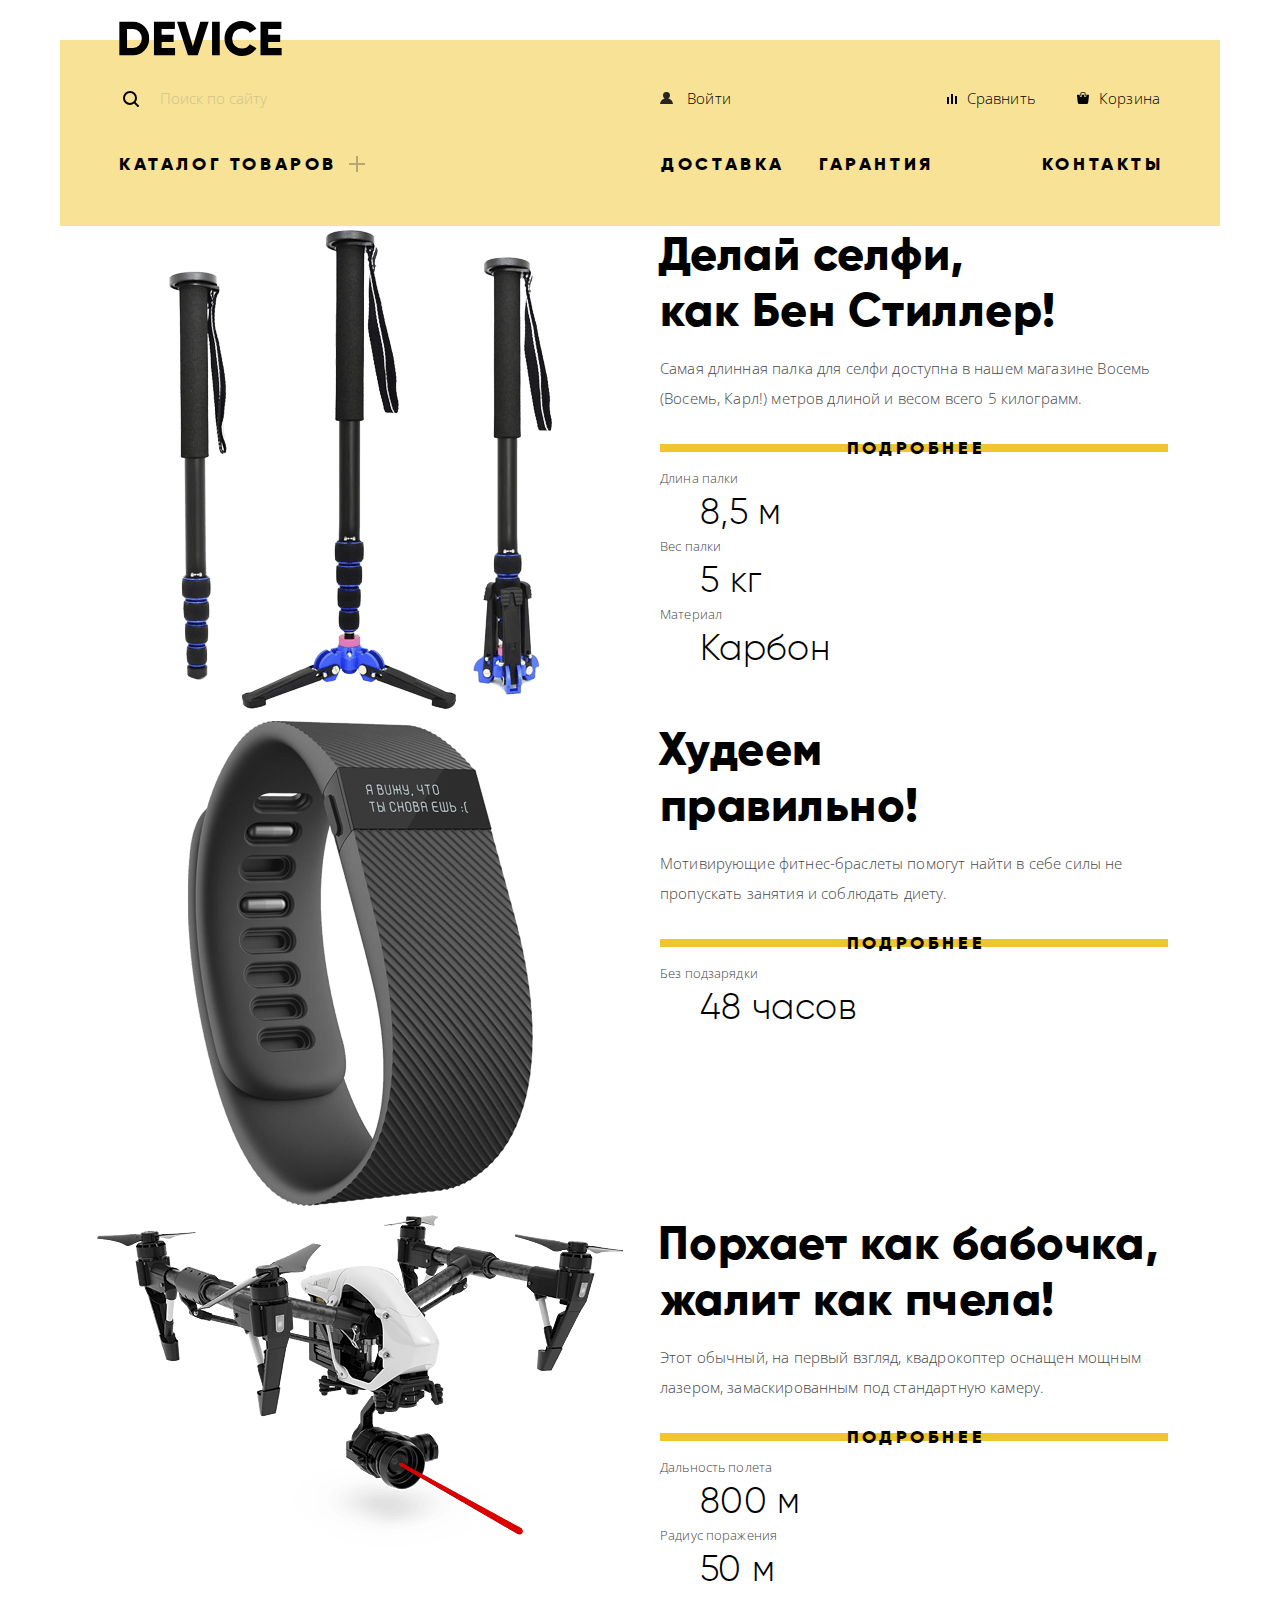
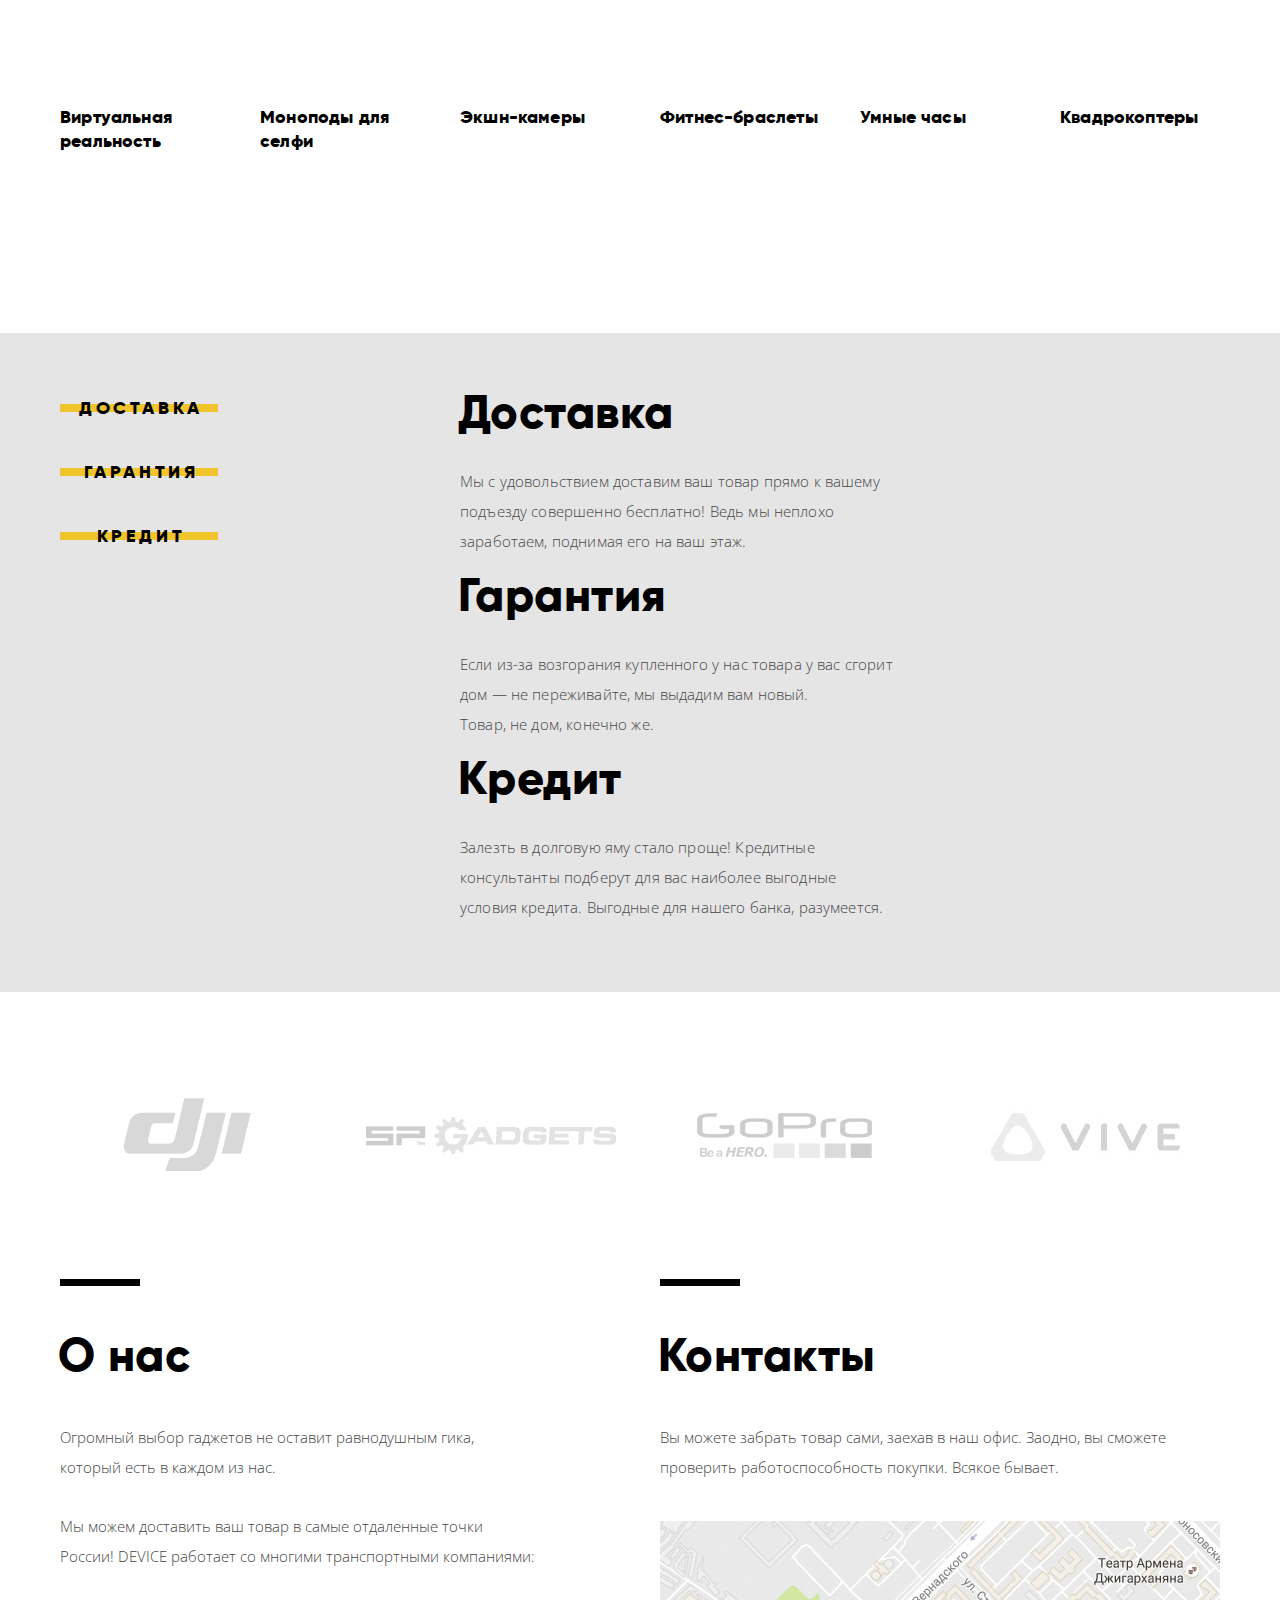
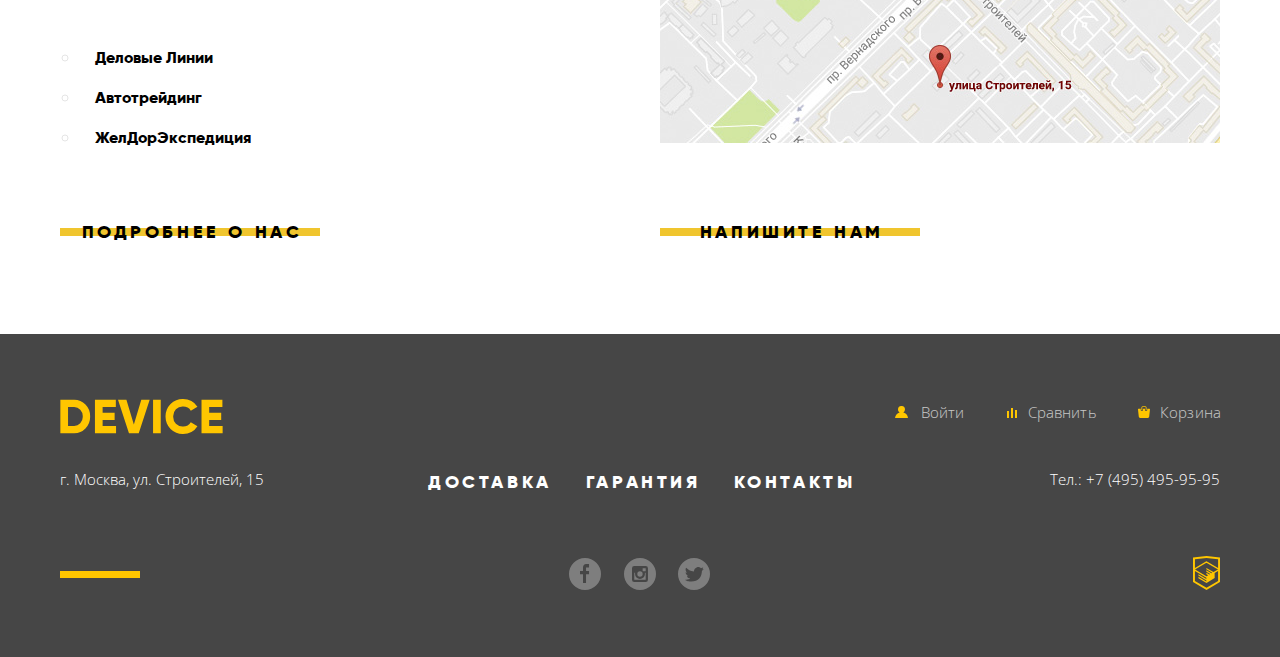
==== index.html @ 6b0ae390 "исправил" ====
<!DOCTYPE html>
<html lang="ru">
  <head>
    <meta charset="utf-8">
    <title>Девайс</title>
    <link href="https://fonts.googleapis.com/css?family=Open+Sans:300,400&display=swap&subset=cyrillic" rel="stylesheet">
    <link href="css/normalize.css" rel="stylesheet">
    <link href="css/style.css" rel="stylesheet">
  </head>
  <body>
    <header>
      <nav class="main-navigation container">
        <a class="logo-device">
          <img src="img/logo-device.svg" alt="Логотип Девайс" width="163" height="35">
        </a>
        <div class="main-navigation-wrapper">
          <form class="search" action="https://echo.htmlacademy.ru" method="GET">
            <div class="search-wrapper">
              <input class="search-text" type="search" name="search" placeholder="Поиск по сайту">
              <button class="search-button" type="submit">Найти</button>
            </div>
          </form>
          <ul class="user-navigation bullet-remove">
            <li>
              <a class="nav-elem user-navigation-elem user-link" href="#nowhere">Войти</a>
            </li>
          </ul>
          <ul class="user-tools bullet-remove">
            <li>
              <a class="nav-elem user-navigation-elem compare-link" href="#nowhere">Сравнить</a>
            </li>
            <li>
              <a class="nav-elem user-navigation-elem cart-link" href="#nowhere">Корзина</a>
            </li>
          </ul>
        </div>
        <ul class="site-navigation bullet-remove">
          <li class="catalog-wrapper"><a class="nav-elem site-nav catalog-nav" href="catalog.html">Каталог товаров</a>
            <div class="nav-popup">
              <ul class="nav-popup-column bullet-remove">
                <li><a class="nav-elem" href="#nowhere">Виртуальная реальность</a></li>
                <li><a class="nav-elem" href="#nowhere">Моноподы для селфи</a></li>
                <li><a class="nav-elem" href="#nowhere">Экшн-камеры</a></li>
              </ul>
              <ul class="nav-popup-column bullet-remove">
                <li><a class="nav-elem" href="#nowhere">Фитнес-браслеты</a></li>
                <li><a class="nav-elem" href="#nowhere">Умные часы</a></li>
              </ul>
              <ul class="nav-popup-column bullet-remove">
                <li><a class="nav-elem" href="#nowhere">Квадрокоптеры</a></li>
              </ul>
            </div>
          </li>
          <li class="delivery-wrapper"><a class="nav-elem site-nav" href="#nowhere">Доставка</a></li>
          <li class="guarantee-wrapper"><a class="nav-elem site-nav" href="#nowhere">Гарантия</a></li>
          <li class="contacts-wrapper"><a class="nav-elem site-nav" href="#nowhere">Контакты</a></li>
        </ul>
      </nav>
    </header>

    <main>
      <h1 class="visually-hidden">Магазин Девайс</h1>

      <section class="container">
        <h2 class="visually-hidden">Промо-предложения</h2>
        <ul class="slides bullet-remove">
          <li>
            <h3 class="visually-hidden">Самая длинная палка</h3>
            <p class="slide-img">
              <a href="#nowhere">
                <img src="img/suggestion-1.png" alt="Предложение 1" width="384" height="486">
              </a>
            </p>
            <div class="slide-wrapper">
              <b class="heading-text">
                Делай селфи,<br>
                как Бен Стиллер!
              </b>
              <p class="text">
                Самая длинная палка для селфи доступна в нашем магазине
                Восемь (Восемь, Карл!) метров длиной и весом всего 5 килограмм.
              </p>
              <a class="button" href="#nowhere">Подробнее</a>
              <h4 class="visually-hidden">Список характеристик:</h4>
              <dl class="product-features">
                <dt>Длина палки</dt>
                <dd>8,5 м</dd>

                <dt>Вес палки</dt>
                <dd>5 кг</dd>

                <dt>Материал</dt>
                <dd>Карбон</dd>
              </dl>
            </div>
          </li>

          <li>
            <h3 class="visually-hidden">Мотивирующие фитнес-браслеты</h3>
            <p class="slide-img">
              <a href="#nowhere">
                <img src="img/suggestion-2.png" alt="Предложение 2" width="345" height="485">
              </a>
            </p>
            <div class="slide-wrapper">
              <b class="heading-text">
                Худеем<br>
                правильно!
              </b>
              <p class="text">
                Мотивирующие фитнес-браслеты помогут найти в себе силы
                не пропускать занятия и соблюдать диету.
              </p>
              <a class="button" href="#nowhere">Подробнее</a>
              <h4 class="visually-hidden">Список характеристик:</h4>
              <dl class="product-features">
                <dt>Без подзарядки</dt>
                <dd>48 часов</dd>
              </dl>
            </div>
          </li>

          <li>
            <h3 class="visually-hidden">Мощный квадрокоптер</h3>
            <p class="slide-img">
              <a href="#nowhere">
                <img src="img/suggestion-3.png" alt="Предложение 3" width="526" height="334">
              </a>
            </p>
            <div class="slide-wrapper">
              <b class="heading-text">
                Порхает как бабочка, жалит как пчела!
              </b>

              <p class="text">
                Этот обычный, на первый взгляд, квадрокоптер оснащен
                мощным лазером, замаскированным под стандартную камеру.
              </p>
              <a class="button" href="#nowhere">Подробнее</a>
              <h4 class="visually-hidden">Список характеристик:</h4>
              <dl class="product-features">
                <dt>Дальность полета</dt>
                <dd>800 м</dd>
                <dt>Радиус поражения</dt>
                <dd>50 м</dd>
              </dl>
            </div>
          </li>
        </ul>
      </section>

      <section class="sections container">
        <h2 class="visually-hidden">Список разделов</h2>
        <ul class="section-list text-font bullet-remove">
          <li class="section-item item-1"><a href="#nowhere">Виртуальная реальность</a></li>
          <li class="section-item item-2"><a href="#nowhere">Моноподы для селфи</a></li>
          <li class="section-item item-3"><a href="#nowhere">Экшн-камеры</a></li>
          <li class="section-item item-4"><a href="#nowhere">Фитнес-браслеты</a></li>
          <li class="section-item item-5"><a href="#nowhere">Умные часы</a></li>
          <li class="section-item item-6"><a href="#nowhere">Квадрокоптеры</a></li>
        </ul>
      </section>

      <section class="services">
        <h2 class="visually-hidden">Список сервисов</h2>
        <div class="services-wrapper container">
          <ul class="service-slides bullet-remove">
            <li><a class="button" href="#nowhere">Доставка</a></li>
            <li><a class="button" href="#nowhere">Гарантия</a></li>
            <li><a class="button" href="#nowhere">Кредит</a></li>
          </ul>
          <ul class="service-list bullet-remove">
            <li>
              <h3 class="heading-text">Доставка</h3>
              <p class="text">
                Мы с удовольствием доставим ваш товар прямо к вашему
                подъезду совершенно бесплатно! Ведь мы неплохо
                заработаем, поднимая его на ваш этаж.
              </p>
            </li>
            <li>
              <h3 class="heading-text">Гарантия</h3>
              <p class="text">
                Если из-за возгорания купленного у нас товара у вас сгорит
                дом — не переживайте, мы выдадим вам новый.<br>
                Товар, не дом, конечно же.
              </p>
            </li>
            <li>
              <h3 class="heading-text">Кредит</h3>
              <p class="text">
                Залезть в долговую яму стало проще! Кредитные
                консультанты подберут для вас наиболее выгодные
                условия кредита. Выгодные для нашего банка, разумеется.
              </p>
            </li>
          </ul>
        </div>
      </section>

      <section class="container">
        <h2 class="visually-hidden">Список партнеров</h2>
        <ul class="partners bullet-remove">
          <li><a class="partner partner-1" href="#nowhere"><img src="img/partner-1-colored.png" alt="Dji" width="260" height="100"></a></li>
          <li><a class="partner partner-2" href="#nowhere"><img src="img/partner-2-colored.png" alt="Spgadgets" width="260" height="100"></a></li>
          <li><a class="partner partner-3" href="#nowhere"><img src="img/partner-3-colored.png" alt="Gopro" width="260" height="100"></a></li>
          <li><a class="partner partner-4" href="#nowhere"><img src="img/partner-4-colored.png" alt="Vive" width="260" height="100"></a></li>
        </ul>
      </section>
      <div class="index-columns container">
        <section class="about-us-column">
          <h2 class="heading-text">О нас</h2>
          <p class="text">
            Огромный выбор гаджетов не оставит равнодушным гика,
            который есть в каждом из нас.
          </p>
          <p class="text">
            Мы можем доставить ваш товар в самые отдаленные точки
            России! DEVICE работает со многими транспортными компаниями:
          </p>
          <ul class="delivery-list text-font">
            <li><p>Деловые Линии</p></li>
            <li><p>Автотрейдинг</p></li>
            <li><p>ЖелДорЭкспедиция</p></li>
          </ul>
          <a class="button" href="#nowhere">Подробнее о нас</a>
        </section>

        <section class="contacts-column">
          <h2 class="heading-text">Контакты</h2>
          <p class="text">
            Вы можете забрать товар сами, заехав в наш офис. Заодно, вы сможете
            проверить работоспособность покупки. Всякое бывает.
          </p>
          <p>
            <a class="contacts-map" href="#nowhere">
              <img src="img/map.jpg" alt="Офис компании по адресу ул. Строителей, 15" width="560" height="222">
            </a>
          </p>
          <a class="button" href="#nowhere">Напишите нам</a>
          <div class="map-popup">
            <div>
              <img class="modal-shadow" src="img/map-big.jpg" alt="Офис компании по адресу ул. Строителей, 15" width="960" height="559">
            </div>
            <button class="close-button" type="button" name="close-map"><span class="visually-hidden">Закрыть</span></button>
          </div>
          <form class="write-us modal-shadow" action="https://echo.htmlacademy.ru" method="POST">
            <div class="write-us-input-wrapper">
              <label class="text-font write-us-label" for="name">Ваше имя:</label>
              <input class="text write-us-input" type="text" name="name" id="name" placeholder="Имя Фамилия">
            </div>
            <div class="write-us-input-wrapper">
              <label class="text-font write-us-label" for="email">Ваш e-mail:</label>
              <input class="text write-us-input" type="text" name="email" id="email" pattern="[a-z0-9._%+-]+@[a-z0-9.-]+\.[a-z]{2,}$" placeholder="email@example.com">
            </div>
            <div>
              <label class="text-font write-us-label" for="letter-text">Тект письма:</label>
              <textarea class="text write-us-textarea" name="letter-text" id="letter-text" cols="70" rows="10" placeholder="В свободной форме"></textarea>
            </div>
            <button class="button" type="submit">Отправить</button>
            <button class="close-button" type="button"><span class="visually-hidden">Закрыть</span></button>
          </form>
        </section>
      </div>
    </main>
    <footer class="footer">
      <div class="container">
        <div class="footer-navigations-wrapper user-navigation-row">
          <a class="footer-logo-device">
            <img src="img/logo-device-yellow.svg" alt="Логотип Девайс" width="163" height="35">
          </a>
          <ul class="footer-user-navigation bullet-remove">
            <li>
              <a class="footer-user-navigation-link footer-user-link" href="#nowhere">
                <svg class="footer-nav-elem" xmlns="http://www.w3.org/2000/svg" width="13" height="12" fill="#272525">
                  <path d="M.03 12h12.94A6.22 6.22 0 0 0 8.3 6.46a3.47 3.47 0 0 0 1.68-2.98 3.48 3.48 0 0 0-6.97 0c0 1.27.68 2.37 1.7 2.98C2.1 7.16.18 9.36.02 12z"/>
                </svg>
                <span class="footer-navigation">Войти</span>
              </a>
            </li>
            <li>
              <a class="footer-user-navigation-link footer-compare-link" href="#nowhere">
                <svg class="footer-nav-elem" xmlns="http://www.w3.org/2000/svg" width="10" height="10" viewbox="0 0 10 10" fill=""><path d="M8 2h1.984v8H8zM0 3h1.984v7H0zM4 0h2v10H4z"/></svg>
                <span class="footer-navigation">Сравнить</span>
              </a>
            </li>
            <li>
              <a class="footer-user-navigation-link footer-cart-link" href="#nowhere">
                <svg class="footer-nav-elem" xmlns="http://www.w3.org/2000/svg" width="12" height="12" viewbox="0 0 12 12" fill=""><path d="M11.864 3.017a.429.429 0 0 0-.327-.154H9.225V4.09c0 .563-.484 1.022-1.08 1.022-.594 0-1.078-.458-1.078-1.022V2.863H4.909V4.09c0 .563-.485 1.022-1.08 1.022-.595 0-1.078-.458-1.078-1.022V2.863H.438a.43.43 0 0 0-.327.154.472.472 0 0 0-.108.358l.776 7.134c.015.806.642 1.455 1.411 1.455h7.595c.77 0 1.396-.649 1.411-1.455l.776-7.134a.476.476 0 0 0-.108-.358z"/><path d="M3.829 4.499c.239 0 .433-.184.433-.409V1.84c0-.632.672-1.022 1.295-1.022h1.079c.655 0 1.078.401 1.078 1.022v2.25c0 .225.194.409.431.409.239 0 .433-.184.433-.409V1.84C8.577.773 7.761 0 6.636 0H5.557c-1.19 0-2.159.826-2.159 1.84v2.25c0 .225.194.409.431.409z"/></svg>
                <span class="footer-navigation">Корзина</span>
              </a>
            </li>
          </ul>
        </div>
        <div class="footer-navigations-wrapper site-navigation-row">
          <p class="addres">г. Москва, ул. Строителей, 15</p>
          <ul class="site-navigation bullet-remove">
            <li><a class="nav-elem site-nav footer-delivery" href="#nowhere">Доставка</a></li>
            <li><a class="nav-elem site-nav footer-guarantee" href="#nowhere">Гарантия</a></li>
            <li><a class="nav-elem site-nav footer-contacts" href="#nowhere">Контакты</a></li>
          </ul>
          <p class="tel"><a href="tel:+74954959595">Тел.: +7 (495) 495-95-95</a></p>
        </div>
        <div class="footer-navigations-wrapper yellow-line socials-row">
          <ul class="socials bullet-remove">
            <li><a class="link-opacity social social-fb" href="#nowhere"><span class="visually-hidden">Фейсбук</span></a></li>
            <li><a class="link-opacity social social-ins" href="#nowhere"><span class="visually-hidden">Инстаграм</span></a></li>
            <li><a class="link-opacity social social-tw" href="#nowhere"><span class="visually-hidden">Твиттер</span></a></li>
          </ul>
          <a class="logo-html nav-elem" href="https://htmlacademy.ru/intensive/htmlcss">
            <img src="img/logo-html.svg" alt="Логотип htmlacademy" width="27" height="35">
          </a>
        </div>
      </div>
    </footer>
  </body>
</html>
---- css/style.css ----
@font-face {
  font-style: normal;
  font-weight: 800;
  font-family: "Gilroy";

  src:
    local("Gilroy"),
    url("../fonts/gilroyextrabold.woff2") format("woff2"),
    url("../fonts/gilroyextrabold.woff") format("woff");
}

@font-face {
  font-style: normal;
  font-weight: 300;
  font-family: "Gilroy";

  src:
    local("Gilroy"),
    url("../fonts/gilroylight.woff2") format("woff2"),
    url("../fonts/gilroylight.woff") format("woff");
}

body {
  padding-top: 40px;

  font-weight: 300;
  font-size: 15px;
  line-height: 30px;
  font-family: "Open Sans", "Arial", sans-serif;
  color: #464646;
}

img {
  max-width: 100%;
  height: auto;
}

a {
  color: inherit;
  text-decoration: none;
}

.visually-hidden {
  position: absolute;
  clip: rect(0 0 0 0);
  clip-path: inset(100%);
}

.container {
  box-sizing: border-box;
  width: 1160px;
  margin: 0 auto;
}

.button {
  position: relative;
  z-index: 1;

  display: block;
  margin-left: 2px;
  padding: 8px;
  box-sizing: border-box;

  font-weight: 800;
  font-size: 18px;
  line-height: 24px;
  font-family: "Gilroy", "Arial", sans-serif;
  text-align: center;
  color: #000000;
  text-transform: uppercase;
  letter-spacing: 3.6px;

  background: none;
  border: none;
}

.button::before {
  content: "";
  position: absolute;
  top: 40%;
  bottom: 40%;
  left: -2px;
  z-index: -1;

  width: 100%;

  background: #f0c52e;

  transition: top 0.2s, bottom 0.2s;
}

.button:hover::before,
.button:focus::before {
  top: 0;
  bottom: 0;
}

.button:active {
  color: rgba(0, 0, 0, 0.3);
}

.bullet-remove {
  list-style: none;
}

.main-navigation {
  position: relative;

  padding: 33px 60px 50px;

  color: #000000;
  letter-spacing: 0.15px;

  background-color: rgba(240, 197, 46, 0.5);
}

.logo-device {
  position: absolute;
  top: -19px;
  left: 59px;
}

.main-navigation-wrapper {
  display: flex;
  justify-content: space-between;
  align-items: baseline;
  margin-bottom: 30px;
}

.search-text {
  box-sizing: border-box;
  width: 355px;
  height: 49px;
  margin-right: -4px;
  padding: 2px 0 0 40px;

  font: inherit;

  background: none;
  border: none;
  border-bottom: solid 2px transparent;
  opacity: 0.3;
}

.search-wrapper {
  margin-right: 100px;
  position: relative;
}

.search-wrapper::before {
  content: "";
  position: absolute;
  top: 50%;
  left: 3px;

  width: 16px;
  height: 16px;
  margin-top: -7px;

  background: url("../img/search.svg") no-repeat;
}

.search-button {
  visibility: hidden;
  box-sizing: border-box;
  width: 85px;
  height: 49px;
  padding: 0;

  font: inherit;

  background: none;
  border: solid 2px;
  vertical-align: top;
  display: inline-block;
}

.search-text:hover {
  opacity: 0.6;
}

.search-text:focus {
  border-bottom-color: inherit;
  opacity: 1;
}

.search-text:focus + .search-button,
.search-button:active {
  visibility: visible;
}

.search-button:hover,
.search-button:focus {
  color: #ffffff;

  background-color: #000000;
  border-color: #000000;
}

.search-button:active {
  color: rgba(255, 255, 255, 0.3);

  background-color: #000000;
}

.user-navigation {
  display: flex;
  flex-wrap: wrap;
  margin: 0 auto 0 0;
  padding: 0;
}

.user-navigation-elem {
  position: relative;
}

.user-navigation-elem::before {
  content: "";
  position: absolute;
  top: 50%;
  left: 0;

  background-repeat: no-repeat;
}

.user-link {
  margin-right: 19px;
  padding-left: 27px;
}

.user-link::before {
  width: 13px;
  height: 12px;
  margin-top: -6px;

  background: url("../img/user.svg");
}

.user-tools {
  display: flex;
  flex-wrap: wrap;
  justify-content: flex-end;
  margin: 0;
  padding: 0;
}

.compare-link {
  padding-left: 20px;
}

.compare-link::before {
  width: 10px;
  height: 10px;
  margin-top: -4px;

  background: url("../img/compare.svg");
}

.cart-link {
  margin-left: 41px;
  padding-left: 22px;
}

.cart-link::before {
  width: 12px;
  height: 12px;
  margin-top: -6px;

  background: url("../img/cart.svg");
}

.site-navigation {
  display: flex;
  flex-wrap: wrap;
  margin: 0;
  padding: 0;
}

.catalog-nav {
  padding-right: 28px;
}

.catalog-wrapper {
  position: relative;

  margin-right: auto;
  margin-left: -1px;
}

.catalog-wrapper::after {
  content: "";
  position: absolute;
  top: 50%;
  right: 0;

  width: 16px;
  height: 16px;
  margin-top: -8px;

  background: url("../img/plus.svg") no-repeat;
  opacity: 0.3;
}

.catalog-wrapper:hover .nav-popup,
.catalog-nav:focus + .nav-popup {
  display: flex;
}

.delivery-wrapper {
  margin-right: 34px;
}

.guarantee-wrapper {
  margin-right: 108px;
}

.contacts-wrapper {
  margin-right: -3.6px;
}

.site-navigation > li {
  line-height: 24px;
}

.site-nav {
  font-weight: 800;
  font-size: 18px;
  line-height: 24px;
  font-family: "Gilroy", "Arial", sans-serif;
  text-transform: uppercase;
  letter-spacing: 3.6px;
}

.nav-popup {
  position: absolute;
  left: -59px;
  z-index: 11;

  display: none;
  box-sizing: border-box;
  width: 1160px;
  padding: 20px 60px 34px;

  background: #f7e296;
}

.nav-popup-column {
  max-width: 190px;
  margin: 0 59px 0 0;
  padding: 0;

  line-height: 36px;
  letter-spacing: 0.15px;
}

.nav-popup-column:last-child {
  margin-left: 16px;
}

.link-opacity {
  opacity: 0.3;
}

.nav-elem:hover,
.nav-elem:focus {
  opacity: 0.6;
}

.nav-elem:active {
  opacity: 0.3;
}

.text {
  letter-spacing: 0.15px;
}

.slides {
  margin: 0 0 112px;
  padding: 0;
}

.slides li {
  display: flex;
}

.slide-img {
  width: 600px;
  margin: 0;

  text-align: center;
}

.slide-wrapper {
  width: 510px;
  margin-right: 50px;
}

.slides b {
  line-height: 56px;
}

.product-features dd {
  font-size: 36px;
  line-height: 48px;
  font-family: "Gilroy", "Arial", sans-serif;
  color: #000000;
  letter-spacing: 0.36px;
}

.product-features dt {
  font-size: 13px;
  line-height: 20px;
  letter-spacing: 0.13px;
}

.text-font {
  font-weight: 800;
  font-size: 18px;
  line-height: 24px;
  font-family: "Gilroy", "Arial", sans-serif;
  color: #000000;
  letter-spacing: 0.18px;
}

.sections {
  margin-bottom: 180px;
}

.section-list {
  display: flex;
  justify-content: space-between;
  margin: 0;
  padding: 0;
}

.section-item {
  width: 160px;
}

.section-item a:active {
  opacity: 0.3;
}

.services {
  margin-bottom: 94px;

  background-color: #e5e5e5;
}

.services-wrapper {
  display: flex;
  padding: 55px 0;
}

.service-slides {
  width: 278px;
  margin: 0 122px 0 0;
  padding: 0;
}

.service-slides li {
  width: 160px;
  height: 40px;
  margin-bottom: 24px;
}

.service-slides .button:active {
  color: #f7e184;
}

.service-list {
  margin: 0;
  padding: 0;
}

.service-list p {
  width: 436px;
}

.partners {
  display: flex;
  justify-content: space-between;
  margin: 0 0 84px;
  padding: 0;
}

.partner {
  display: block;
}

.partner-1 {
  background: url("../img/partner-1.png");
}

.partner-2 {
  background: url("../img/partner-2.png");
}

.partner-3 {
  background: url("../img/partner-3.png");
}

.partner-4 {
  background: url("../img/partner-4.png");
}

.partner img {
  opacity: 0;
}

.partner:hover img,
.partner:focus img {
  opacity: 1;
}

.heading-text {
  margin: 0 0 30px -2px;
  padding: 0;

  font-weight: 800;
  font-size: 47px;
  line-height: 48px;
  font-family: "Gilroy", "Arial", sans-serif;
  color: #000000;
  letter-spacing: 0.47px;
}

.index-columns {
  display: flex;
  justify-content: space-between;
  padding-bottom: 82px;
}

.index-columns section::before {
  content: "";

  display: block;
  width: 80px;
  height: 7px;
  margin-bottom: 45px;

  background: #000000;
}

.index-columns .text {
  margin: 0 0 29px;
  padding: 0;

  letter-spacing: normal;
}

.index-columns .button {
  width: 260px;
}

.index-columns .heading-text {
  margin-bottom: 43px;
}

.about-us-column {
  width: 475px;
}

.delivery-list {
  margin: 0 0 54px;
  padding: 38px 0 0 20px;
}

.delivery-list li {
  list-style: circle;
  font-size: 18px;
  vertical-align: middle;
  color: #e5e5e5;
}

.delivery-list p {
  margin: 0;
  padding: 0 0 0 15px;

  font-size: 16px;
  line-height: 40px;
  color: #000000;
  letter-spacing: normal;
}

.contacts-column {
  width: 560px;
}

.contacts-column .text {
  margin-bottom: 39px;
}

.contacts-map {
  line-height: 0;
  display: block;
  margin-bottom: 69px;
}

.modal-shadow {
  box-shadow: 0 10px 20px 0 rgba(4, 6, 6, 0.2);
}

.close-button {
  position: absolute;
  top: 22px;
  right: 22px;

  width: 55px;
  height: 55px;
  margin: 0;
  padding: 0;

  background: url("../img/modal-close.svg") no-repeat;
  border: none;
  opacity: 0.5;
}

.close-button:hover,
.close-button:focus {
  opacity: 1;
}

.close-button:active {
  opacity: 0.3;
}

.map-popup {
  position: absolute;
  left: 50%;

  display: none;
  margin-left: -480px;
}

.write-us {
  position: absolute;
  left: 50%;

  display: none;
  flex-wrap: wrap;
  justify-content: space-between;
  box-sizing: border-box;
  width: 960px;
  margin-left: -480px;
  padding: 92px 100px 78px;
}

.write-us-input,
.write-us-label {
  display: block;
}

.write-us-input-wrapper {
  width: 360px;
}

.write-us-label {
  margin-bottom: 7px;
}

.write-us .write-us-input {
  box-sizing: border-box;
  width: 100%;
  height: 50px;
  margin-bottom: 33px;
  padding: 0 20px;
}

.write-us .write-us-textarea {
  box-sizing: border-box;
  width: 760px;
  height: 156px;
  margin-bottom: 32px;
  padding: 16px 20px;
}

.write-us .button {
  width: 200px;
}

.write-us .text-font {
  letter-spacing: normal;
}

.write-us .text {
  font-weight: 400;
  font-size: 14px;
  line-height: 18px;

  background-color: #f2f2f2;
  border: none;
  opacity: 0.4;
}

.write-us .text:hover {
  background-color: #eaeaea;
}

.write-us .text:focus {
  background-color: #ffffff;
  border: 3px solid #f0c52e;
  opacity: 1;
}

.write-us .text:invalid {
  background-color: #f6dada;
}

.footer {
  padding: 65px 0 58px;

  color: #ffffff;

  background-color: #464646;
}

.footer-navigations-wrapper {
  display: flex;
}

.user-navigation-row {
  margin-bottom: 21px;
}

.footer-logo-device {
  margin-right: auto;
}

.footer-user-navigation svg {
  fill: #ffc600;
}

.footer-user-navigation {
  display: flex;
  flex-wrap: wrap;
  margin: -2px -1px 0 0;
  padding: 0;

  letter-spacing: 0.15px;
}

.footer-user-exit {
  margin-left: 20px;
}

.footer-user-link span {
  padding-left: 9px;
}

.footer-compare-link {
  margin: 0 41px 0 43px;
}

.footer-compare-link span {
  padding-left: 6px;
}

.footer-cart-link span {
  padding-left: 6px;
}

.site-navigation-row {
  align-items: center;
  margin-bottom: 56px;
}

.addres {
  margin: 0;
  margin-right: 166px;
}

.footer .site-navigation {
  margin: 6px auto 0 -2px;
}

.footer-delivery {
  margin-right: 34px;
}

.footer-guarantee {
  margin-right: 33px;
}

.tel {
  margin: 0;
}

.socials-row {
  align-items: center;
}

.yellow-line::before {
  content: "";

  width: 80px;
  height: 7px;
  margin: auto 429px auto 0;

  background-color: #ffc600;
}

.socials {
  display: flex;
  justify-content: space-between;
  width: 141px;
  margin: 0 auto 0 0;
  padding: 0;
}

.social {
  display: block;
  width: 32px;
  height: 32px;

  background-repeat: no-repeat;
}

.social-fb {
  background-image: url("../img/facebook.svg");
}

.social-ins {
  background-image: url("../img/instagram.svg");
}

.social-tw {
  background-image: url("../img/twitter.svg");
}

.logo-html {
  margin-top: 6px;
}

.footer-navigation {
  opacity: 0.7;
}

.footer-user-navigation-link:hover .footer-navigation,
.footer-user-navigation-link:focus .footer-navigation {
  opacity: 1;
}

.footer-user-navigation-link:active {
  opacity: 0.3;
}

.footer-user-navigation-link:hover .footer-nav-elem,
.footer-user-navigation-link:focus .footer-nav-elem {
  opacity: 0.6;
}

.socials a {
  color: #ffffff;
}

.socials a:hover,
.socials a:focus {
  opacity: 0.6;
}

.socials a:active {
  opacity: 0.1;
}

.catalog header {
  margin-bottom: 37px;
}

.catalog main {
  padding-left: 60px;
}

.catalog h1 {
  margin: 0 0 24px -1px;
}

.breadcrumbs {
  display: flex;
  flex-wrap: wrap;
  margin: 0 0 46px;
  padding: 0;

  font-size: 14px;
  line-height: 24px;
  color: #000000;
  letter-spacing: 0.14px;
}

.breadcrumbs a[href] {
  margin-right: 37px;
}

.breadcrumbs li {
  position: relative;
}

.breadcrumbs li:not(:last-child)::after {
  content: "";
  position: absolute;
  top: 50%;
  right: 19px;

  width: 4px;
  height: 7px;
  margin-top: -3px;

  background: url("../img/nav-arrow.svg") no-repeat;
}

.breadcrumbs a[href]:hover,
.breadcrumbs a:focus {
  opacity: 0.6;
}

.breadcrumbs a[href]:active {
  opacity: 0.1;
}

.catalog-columns {
  display: flex;
}

.filter {
  flex-shrink: 0;
  box-sizing: border-box;
  width: 268px;
  margin-right: 72px;
  padding-right: 67px;

  background-color: #ebebeb;
  box-shadow:
    -250px 0 0 #ebebeb,
    -500px 0 0 #ebebeb,
    -750px 0 0 #ebebeb;
}

.filter-heading {
  margin: 0 0 69px 1px;
  padding: 23px 0;

  background-color: #d9d9d9;
  box-shadow:
    70px 0 #d9d9d9,
    -190px 0 #d9d9d9,
    -380px 0 #d9d9d9,
    -570px 0 #d9d9d9;
}

.features-filter label {
  font-size: 14px;
  line-height: 40px;
  color: #000000;
  letter-spacing: 0.14px;
}

.filter fieldset {
  padding: 0;

  border: none;
}

.price-filter {
  margin: 0 0 32px;
}

.color-filter {
  margin: 0 0 31px;
}

.bluetooth-filter {
  margin: 0 0 29px;
}

.filter legend {
  width: 100%;
  margin: 0 0 18px -1px;
  padding-top: 10px;

  border-top: solid 2px #000000;
}

.filter-custom-range-text {
  width: 68px;
}

.price-filter input,
.price-filter label {
  font-weight: 300;
  font-size: 14px;
  line-height: 24px;
  font-family: "Gilroy", "Arial", sans-serif;
  color: #000000;
  letter-spacing: normal;

  background: none;
  border: none;
  opacity: 0.2;
}

.filter-list {
  margin: 0;
  padding: 0 0 0 38px;
}

.filter-list input {
  display: none;
}

.filter .button {
  width: 200px;
  margin-left: 0;
  padding: 11px 8px;

  line-height: normal;
}

.switch:not([disabled]):hover,
.switch:focus {
  opacity: 0.6;
}

.switch[disabled] + label {
  opacity: 0.25;
}

.sort-heading,
.filter-heading {
  font-weight: 800;
  font-size: 16px;
  line-height: 24px;
  font-family: "Gilroy", "Arial", sans-serif;
  color: #000000;
  text-transform: uppercase;
  letter-spacing: 3.2px;
}

.catalog-column {
  margin-bottom: 77px;
}

.sort-wrapper {
  margin-bottom: 58px;

  background-color: #ebebeb;
  box-shadow:
    -72px 0 #ebebeb,
    750px 0 #ebebeb;
}

.sort {
  display: flex;
  align-items: center;
  padding: 20px 0 20px;
}

.sort-heading {
  margin: 0 55px 0 1px;
  padding: 0;
}

.sort-list {
  display: flex;
  width: 560px;
  margin: 0;
  padding: 0;

  transform: translateY(-2px);
}

.sort-list a {
  font-size: 14px;
  line-height: 18px;
  color: #000000;
}

.sort-by-price-wrapper {
  margin-right: 30px;
}

.sort-by-type-wrapper {
  margin-right: 33px;
}

.sort-by-popularity-wrapper {
  margin-right: auto;
}

.sort-by-ascending-wrapper {
  width: 11px;
  margin-right: 19px;
}

.sort-by-descending-wrapper {
  width: 11px;
}

.sort-order-by {
  position: relative;
}

.sort-order-by::before {
  content: "";
  position: absolute;
  top: 12px;

  width: 11px;
  height: 10px;

  background-repeat: no-repeat;
}

.sort-by-ascending::before {
  background-image: url("../img/icon-up-dir.svg");
}

.sort-by-descending::before {
  background-image: url("../img/icon-down-dir.svg");
}

.product:nth-child(2n-1) {
  margin-right: 40px;
}

.product-price {
  font-size: 16px;
  line-height: 24px;
  font-family: "Gilroy", "Arial", sans-serif;
  letter-spacing: 0.16px;
}

.add-comparison {
  font-size: 13px;
  line-height: 36px;
  color: #000000;
  letter-spacing: 0.13px;

  opacity: 0.5;
}

.add-comparison:hover,
.add-comparison:focus {
  opacity: 1;
}

.add-comparison:active {
  opacity: 0.2;
}

.product-list {
  display: flex;
  flex-wrap: wrap;
  margin: 0;
  padding: 0;
}

.product {
  position: relative;

  display: flex;
  flex-wrap: wrap;
  justify-content: space-between;
  align-content: flex-start;
  width: 360px;
  margin: 11px 0 35px;
}

.new::before {
  z-index: 11;
  top: 48px;
  right: 39px;
  opacity: 0.2;
  position: absolute;
  content: "NEW";
  font-family: "Gilroy", "Arial", sans-serif;
  font-size: 14px;
  font-weight: 800;
  font-style: normal;
  font-stretch: normal;
  line-height: 24px;
  letter-spacing: 0.7px;
  text-align: center;
  color: #000000;
}

.new::after {
  box-sizing: border-box;
  top: 28px;
  right: 27px;
  content: "";
  position: absolute;
  width: 60px;
  height: 61px;
  opacity: 0.1;
  border: solid 2px #000000;
  border-radius: 50%;
}

.product h3 {
  width: 260px;
  margin: 0;
}

.product p {
  margin: 0;
}

.product-img-wrapper {
  position: relative;

  order: -1;
  width: 360px;
  height: 380px;
  margin-bottom: 32px;

  text-align: center;
}

.product .button {
  width: 200px;
  margin: 170px auto 8px;
}

.product-buttons-wrapper {
  position: absolute;
  top: 0;
  left: 0;

  width: 360px;
  height: 380px;

  background: rgba(238, 238, 238, 0.7);
  opacity: 0;
  transition: opacity 0.2s;
  z-index: 22;
}

.product-img-wrapper:hover .product-buttons-wrapper,
.product-img-wrapper:focus .product-buttons-wrapper {
  opacity: 1;
}

.pagination-list {
  display: flex;
  justify-content: space-between;
  align-items: baseline;
  margin: 0;
  padding: 0;

  font-size: 16px;
  text-transform: uppercase;
  letter-spacing: 3.2px;

  background-color: #ebebeb;
}

.pagination-back,
.pagination-forward {
  display: block;

  text-align: center;
}

.pagination-back {
  margin-right: 173px;
  padding: 24px 38px 22px 30px;
}

.pagination-forward {
  margin-left: 170px;
  padding: 24px 29px 22px 30px;
}

.pagination-back:hover,
.pagination-back:focus,
.pagination-forward:hover,
.pagination-forward:focus {
  background-color: #d9d9d9;
}

.pagination-back:active,
.pagination-forward:active {
  color: rgba(0, 0, 0, 0.3);
}

.sort-order-by[href] {
  opacity: 0.2;
}

.sort-order-by[href]:hover,
.sort-order-by:focus {
  opacity: 0.4;
}

.button-opacity[href]:hover,
.button-opacity:focus {
  opacity: 0.6;
}

.button-opacity[href]:active,
.sort-order-by[href]:active {
  opacity: 1;
}
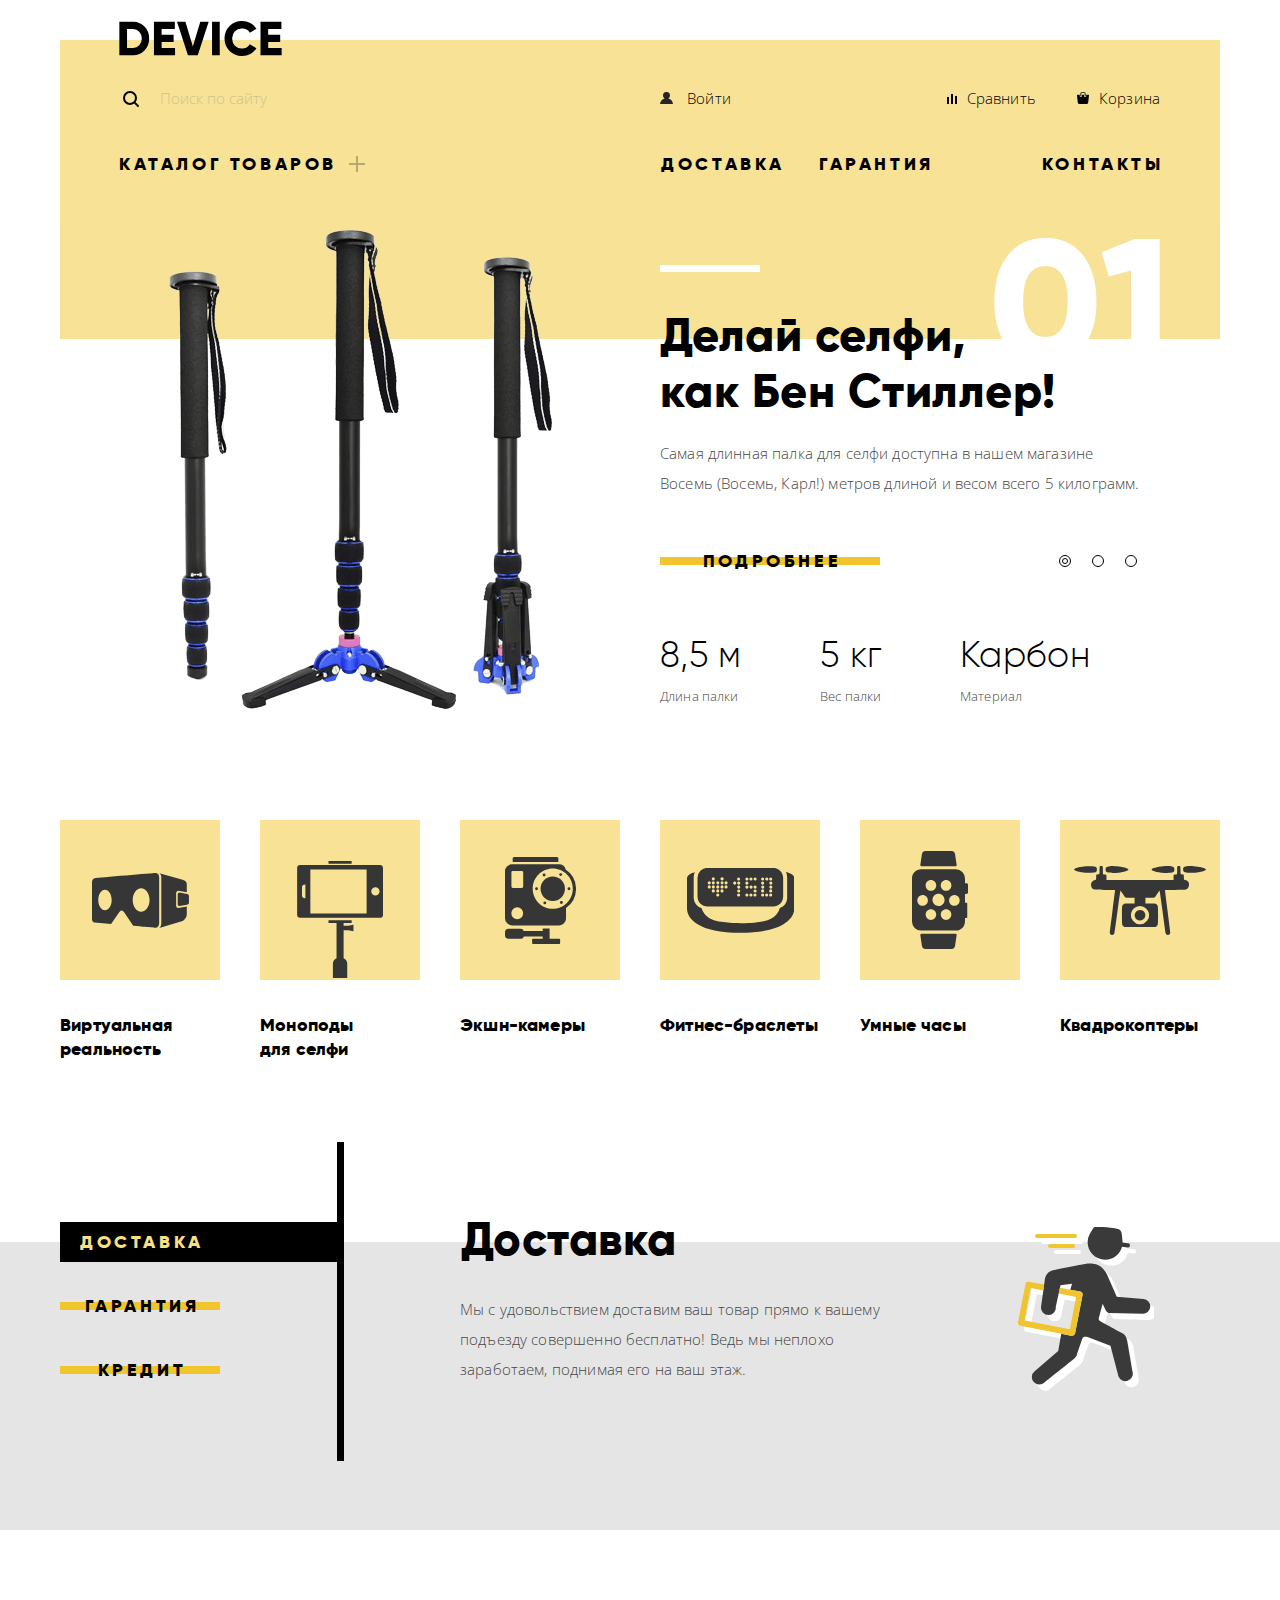
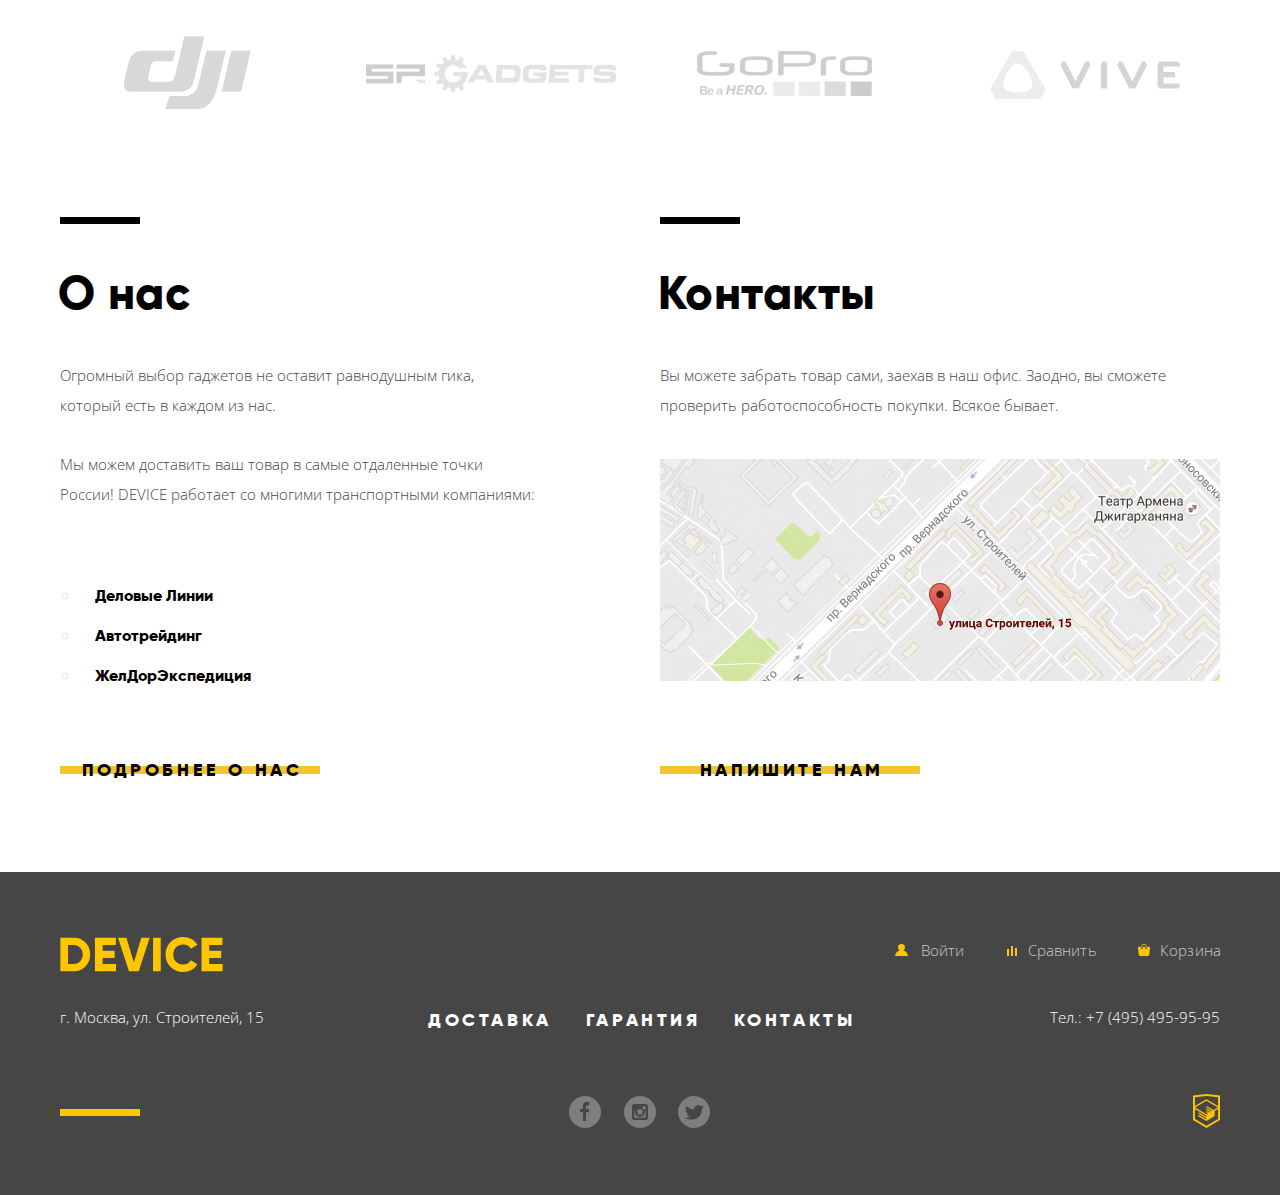
==== commit cbd4a0cd: "qw" ====
--- a/index.html
+++ b/index.html
@@ -61,17 +61,25 @@
     <main>
       <h1 class="visually-hidden">Магазин Девайс</h1>
 
-      <section class="container">
+      <section class="slides-wrapper container">
         <h2 class="visually-hidden">Промо-предложения</h2>
+        <input class="visually-hidden slide-1-toggle" id="slide-1" type="radio" name="slides-toggle" checked>
+        <input class="visually-hidden slide-2-toggle" id="slide-2" type="radio" name="slides-toggle">
+        <input class="visually-hidden slide-3-toggle" id="slide-3" type="radio" name="slides-toggle">
+        <div class="slider-controls">
+          <label class="slider-control slider-control-1" for="slide-1">Первый</label>
+          <label class="slider-control slider-control-2" for="slide-2">Второй</label>
+          <label class="slider-control slider-control-3" for="slide-3">Третий</label>
+        </div>
         <ul class="slides bullet-remove">
-          <li>
+          <li class="slide slide-1">
             <h3 class="visually-hidden">Самая длинная палка</h3>
             <p class="slide-img">
               <a href="#nowhere">
                 <img src="img/suggestion-1.png" alt="Предложение 1" width="384" height="486">
               </a>
             </p>
-            <div class="slide-wrapper">
+            <div class="slide-info slide-1-info">
               <b class="heading-text">
                 Делай селфи,<br>
                 как Бен Стиллер!
@@ -83,26 +91,32 @@
               <a class="button" href="#nowhere">Подробнее</a>
               <h4 class="visually-hidden">Список характеристик:</h4>
               <dl class="product-features">
-                <dt>Длина палки</dt>
-                <dd>8,5 м</dd>
-
-                <dt>Вес палки</dt>
-                <dd>5 кг</dd>
-
-                <dt>Материал</dt>
-                <dd>Карбон</dd>
+                <div class="product-feature">
+                  <dt>8,5 м</dt>
+                  <dd>Длина палки</dd>
+                </div>
+
+                <div class="product-feature">
+                  <dt>5 кг</dt>
+                  <dd>Вес палки</dd>
+                </div>
+
+                <div class="product-feature">
+                  <dt>Карбон</dt>
+                  <dd>Материал</dd>
+                </div>
               </dl>
             </div>
           </li>
 
-          <li>
+          <li class="slide slide-2">
             <h3 class="visually-hidden">Мотивирующие фитнес-браслеты</h3>
             <p class="slide-img">
               <a href="#nowhere">
                 <img src="img/suggestion-2.png" alt="Предложение 2" width="345" height="485">
               </a>
             </p>
-            <div class="slide-wrapper">
+            <div class="slide-info slide-2-info">
               <b class="heading-text">
                 Худеем<br>
                 правильно!
@@ -114,20 +128,22 @@
               <a class="button" href="#nowhere">Подробнее</a>
               <h4 class="visually-hidden">Список характеристик:</h4>
               <dl class="product-features">
-                <dt>Без подзарядки</dt>
-                <dd>48 часов</dd>
+                <div class="product-feature">
+                  <dt>48 часов</dt>
+                  <dd>Без подзарядки</dd>
+                </div>
               </dl>
             </div>
           </li>
 
-          <li>
+          <li class="slide slide-3">
             <h3 class="visually-hidden">Мощный квадрокоптер</h3>
             <p class="slide-img">
               <a href="#nowhere">
                 <img src="img/suggestion-3.png" alt="Предложение 3" width="526" height="334">
               </a>
             </p>
-            <div class="slide-wrapper">
+            <div class="slide-info slide-3-info">
               <b class="heading-text">
                 Порхает как бабочка, жалит как пчела!
               </b>
@@ -139,10 +155,14 @@
               <a class="button" href="#nowhere">Подробнее</a>
               <h4 class="visually-hidden">Список характеристик:</h4>
               <dl class="product-features">
-                <dt>Дальность полета</dt>
-                <dd>800 м</dd>
-                <dt>Радиус поражения</dt>
-                <dd>50 м</dd>
+                <div class="product-feature">
+                  <dt>800 м</dt>
+                  <dd>Дальность полета</dd>
+                </div>
+                <div class="product-feature">
+                  <dt>50 м</dt>
+                  <dd>Радиус поражения</dd>
+                </div>
               </dl>
             </div>
           </li>
@@ -154,8 +174,8 @@
         <ul class="section-list text-font bullet-remove">
           <li class="section-item item-1"><a href="#nowhere">Виртуальная реальность</a></li>
           <li class="section-item item-2"><a href="#nowhere">Моноподы для селфи</a></li>
-          <li class="section-item item-3"><a href="#nowhere">Экшн-камеры</a></li>
-          <li class="section-item item-4"><a href="#nowhere">Фитнес-браслеты</a></li>
+          <li class="section-item item-3"><a href="#nowhere"><span class="nowrap">Экшн-камеры</span></a></li>
+          <li class="section-item item-4"><a href="#nowhere"><span class="nowrap">Фитнес-браслеты</span></a></li>
           <li class="section-item item-5"><a href="#nowhere">Умные часы</a></li>
           <li class="section-item item-6"><a href="#nowhere">Квадрокоптеры</a></li>
         </ul>
@@ -164,13 +184,16 @@
       <section class="services">
         <h2 class="visually-hidden">Список сервисов</h2>
         <div class="services-wrapper container">
-          <ul class="service-slides bullet-remove">
-            <li><a class="button" href="#nowhere">Доставка</a></li>
-            <li><a class="button" href="#nowhere">Гарантия</a></li>
-            <li><a class="button" href="#nowhere">Кредит</a></li>
-          </ul>
+          <input class="visually-hidden service-slide-1-toggle" id="service-1" type="radio" name="service-slides-toggle" checked>
+          <input class="visually-hidden service-slide-2-toggle" id="service-2" type="radio" name="service-slides-toggle">
+          <input class="visually-hidden service-slide-3-toggle" id="service-3" type="radio" name="service-slides-toggle">
+          <div class="service-slider-controls">
+            <label class="service-slider-control service-slider-control-1 button" for="service-1">Доставка</label>
+            <label class="service-slider-control service-slider-control-2 button" for="service-2">Гарантия</label>
+            <label class="service-slider-control service-slider-control-3 button" for="service-3">Кредит</label>
+          </div>
           <ul class="service-list bullet-remove">
-            <li>
+            <li class="service-slide-1">
               <h3 class="heading-text">Доставка</h3>
               <p class="text">
                 Мы с удовольствием доставим ваш товар прямо к вашему
@@ -178,7 +201,7 @@
                 заработаем, поднимая его на ваш этаж.
               </p>
             </li>
-            <li>
+            <li class="service-slide-2">
               <h3 class="heading-text">Гарантия</h3>
               <p class="text">
                 Если из-за возгорания купленного у нас товара у вас сгорит
@@ -186,7 +209,7 @@
                 Товар, не дом, конечно же.
               </p>
             </li>
-            <li>
+            <li class="service-slide-3">
               <h3 class="heading-text">Кредит</h3>
               <p class="text">
                 Залезть в долговую яму стало проще! Кредитные
--- a/css/style.css
+++ b/css/style.css
@@ -42,6 +42,7 @@
 
 .visually-hidden {
   position: absolute;
+
   clip: rect(0 0 0 0);
   clip-path: inset(100%);
 }
@@ -52,14 +53,18 @@
   margin: 0 auto;
 }
 
+.nowrap {
+  white-space: nowrap;
+}
+
 .button {
   position: relative;
   z-index: 1;
 
   display: block;
+  box-sizing: border-box;
   margin-left: 2px;
   padding: 8px;
-  box-sizing: border-box;
 
   font-weight: 800;
   font-size: 18px;
@@ -72,13 +77,14 @@
 
   background: none;
   border: none;
+  cursor: pointer;
 }
 
 .button::before {
   content: "";
   position: absolute;
-  top: 40%;
-  bottom: 40%;
+  top: 16px;
+  bottom: 16px;
   left: -2px;
   z-index: -1;
 
@@ -86,7 +92,7 @@
 
   background: #f0c52e;
 
-  transition: top 0.2s, bottom 0.2s;
+  transition: top 0.2s, bottom 0.2s, width 0.2s;
 }
 
 .button:hover::before,
@@ -143,8 +149,9 @@
 }
 
 .search-wrapper {
+  position: relative;
+
   margin-right: 100px;
-  position: relative;
 }
 
 .search-wrapper::before {
@@ -161,18 +168,19 @@
 }
 
 .search-button {
-  visibility: hidden;
+  display: inline-block;
   box-sizing: border-box;
   width: 85px;
   height: 49px;
   padding: 0;
 
   font: inherit;
+  vertical-align: top;
 
   background: none;
   border: solid 2px;
-  vertical-align: top;
-  display: inline-block;
+  visibility: hidden;
+  cursor: pointer;
 }
 
 .search-text:hover {
@@ -366,6 +374,10 @@
   opacity: 0.6;
 }
 
+.nav-elem * {
+  pointer-events: none;
+}
+
 .nav-elem:active {
   opacity: 0.3;
 }
@@ -374,32 +386,123 @@
   letter-spacing: 0.15px;
 }
 
+.slides-wrapper {
+  position: relative;
+
+  margin-bottom: 99px;
+}
+
 .slides {
-  margin: 0 0 112px;
-  padding: 0;
-}
-
-.slides li {
-  display: flex;
+  margin: 0;
+  padding: 0;
+}
+
+.slide {
+  display: none;
+
+  background: linear-gradient(rgba(240, 197, 46, 0.5) 113px, transparent 113px);
 }
 
 .slide-img {
+  align-self: center;
   width: 600px;
   margin: 0;
 
   text-align: center;
 }
 
-.slide-wrapper {
+.slide-info {
+  position: relative;
+  z-index: 11;
+
   width: 510px;
   margin-right: 50px;
+  padding-top: 81px;
+}
+
+.slide-info::before {
+  content: "";
+  position: absolute;
+  top: 39px;
+
+  width: 100px;
+  height: 7px;
+
+  background: #ffffff;
+}
+
+.slide-info::after {
+  position: absolute;
+  top: -13px;
+  right: -4px;
+  z-index: -1;
+
+  font-weight: 800;
+  font-size: 179px;
+  line-height: 179px;
+  font-family: "Gilroy", "Araial", sans-serif;
+  color: #ffffff;
+  letter-spacing: 1.79px;
+}
+
+.slide-1-info::after {
+  content: "01";
+}
+
+.slide-2-info::after {
+  content: "02";
+}
+
+.slide-3-info::after {
+  content: "03";
 }
 
 .slides b {
+  display: block;
+  margin-bottom: 19px;
+  padding-left: 2px;
+
   line-height: 56px;
 }
 
-.product-features dd {
+.slides .text {
+  margin-bottom: 43px;
+}
+
+.slide-1 .text {
+  width: 485px;
+}
+
+.slide-2 .text {
+  width: 460px;
+}
+
+.slide-3 .text {
+  width: 480px;
+}
+
+.slides .button {
+  width: 220px;
+  margin-bottom: 50px;
+}
+
+.product-features {
+  display: flex;
+}
+
+.product-feature:first-child {
+  width: 156px;
+  padding-right: 4px;
+}
+
+.product-feature {
+  width: 135px;
+  padding-right: 5px;
+}
+
+.product-features dt {
+  margin-bottom: 7px;
+
   font-size: 36px;
   line-height: 48px;
   font-family: "Gilroy", "Arial", sans-serif;
@@ -407,10 +510,57 @@
   letter-spacing: 0.36px;
 }
 
-.product-features dt {
+.product-features dd {
+  margin: 0;
+
   font-size: 13px;
   line-height: 20px;
   letter-spacing: 0.13px;
+}
+
+.slider-controls {
+  position: absolute;
+  top: 329px;
+  right: 62px;
+  z-index: 100;
+
+  display: flex;
+}
+
+.slider-control {
+  position: relative;
+
+  width: 10px;
+  height: 10px;
+  margin-right: 21px;
+
+  font-size: 0;
+
+  border: 1px solid #000000;
+  border-radius: 50%;
+  cursor: pointer;
+}
+
+.slide-1-toggle:checked ~ .slider-controls .slider-control-1::before,
+.slide-2-toggle:checked ~ .slider-controls .slider-control-2::before,
+.slide-3-toggle:checked ~ .slider-controls .slider-control-3::before {
+  content: "";
+  position: absolute;
+  top: 2px;
+  left: 2px;
+
+  width: 4px;
+  height: 4px;
+
+  border: 1px solid #000000;
+  border-radius: 50%;
+}
+
+
+.slide-1-toggle:checked ~ .slides .slide-1,
+.slide-2-toggle:checked ~ .slides .slide-2,
+.slide-3-toggle:checked ~ .slides .slide-3 {
+  display: flex;
 }
 
 .text-font {
@@ -423,7 +573,7 @@
 }
 
 .sections {
-  margin-bottom: 180px;
+  margin-bottom: 181px;
 }
 
 .section-list {
@@ -437,8 +587,74 @@
   width: 160px;
 }
 
+.section-item a {
+  position: relative;
+
+  display: block;
+  width: 125px;
+}
+
+.section-item a::before,
+.section-item a::after {
+  content: "";
+
+  display: block;
+  width: 160px;
+  height: 160px;
+}
+
+.section-item a::before {
+  margin-bottom: 33px;
+
+  background-color: #f0c52e;
+  opacity: 0.5;
+}
+
+.section-item a::after {
+  position: absolute;
+  top: 0;
+  left: 0;
+
+  background-repeat: no-repeat;
+  background-position: 50%;
+}
+
+.item-1 a::after {
+  background-image: url("../img/popular-1.svg");
+}
+
+.item-2 a::after {
+  background-image: url("../img/popular-2.svg");
+  background-position-y: 95%;
+}
+
+.item-3 a::after {
+  background-image: url("../img/popular-3.svg");
+}
+
+.item-4 a::after {
+  background-image: url("../img/popular-4.svg");
+}
+
+.item-5 a::after {
+  background-image: url("../img/popular-5.svg");
+}
+
+.item-6 a::after {
+  background-image: url("../img/popular-6.svg");
+}
+
+.section-item a:hover::before,
+.section-item a:focus::before {
+  opacity: 1;
+}
+
+.section-item a:active::after {
+  opacity: 0.3;
+}
+
 .section-item a:active {
-  opacity: 0.3;
+  color: rgba(0, 0, 0, 0.3);
 }
 
 .services {
@@ -448,24 +664,56 @@
 }
 
 .services-wrapper {
-  display: flex;
-  padding: 55px 0;
-}
-
-.service-slides {
+  position: relative;
+
+  display: flex;
+  padding: 37px 0 59px;
+}
+
+.service-slider-controls {
+  position: relative;
+  top: -57px;
+  left: 0;
+
   width: 278px;
   margin: 0 122px 0 0;
   padding: 0;
 }
 
-.service-slides li {
+.service-slider-controls::after {
+  content: "";
+  position: absolute;
+  top: -80px;
+  right: -6px;
+
+  width: 7px;
+  height: 319px;
+
+  background: #000000;
+}
+
+.service-slider-controls .button {
   width: 160px;
-  height: 40px;
   margin-bottom: 24px;
 }
 
-.service-slides .button:active {
+.service-slide-1-toggle:checked ~ .service-slider-controls .service-slider-control-1,
+.service-slide-2-toggle:checked ~ .service-slider-controls .service-slider-control-2,
+.service-slide-3-toggle:checked ~ .service-slider-controls .service-slider-control-3,
+.service-slider-control:active {
   color: #f7e184;
+}
+
+.service-slide-1-toggle:checked ~ .service-slider-controls .service-slider-control-1::before,
+.service-slide-2-toggle:checked ~ .service-slider-controls .service-slider-control-2::before,
+.service-slide-3-toggle:checked ~ .service-slider-controls .service-slider-control-3::before,
+.service-slider-control:active::before {
+  top: 0;
+  bottom: 0;
+
+  width: 277px;
+
+  background: #000000;
 }
 
 .service-list {
@@ -473,15 +721,75 @@
   padding: 0;
 }
 
+.service-list li {
+  display: none;
+}
+
+.service-list h3 {
+  position: absolute;
+  top: -27px;
+
+  margin-left: 1px;
+}
+
 .service-list p {
+  position: relative;
+
   width: 436px;
 }
 
+.service-list p::before {
+  content: "";
+  position: absolute;
+
+  background-repeat: no-repeat;
+}
+
+.service-slide-1 p::before {
+  top: -67px;
+  left: 558px;
+
+  width: 136px;
+  height: 164px;
+
+  background: url("../img/delivery.svg");
+}
+
+.service-slide-2 p::before {
+  top: -91px;
+  left: 543px;
+
+  width: 171px;
+  height: 194px;
+
+  background: url("../img/warranty.svg");
+}
+
+.service-slide-3 p::before {
+  top: -91px;
+  left: 534px;
+
+  width: 156px;
+  height: 186px;
+
+  background: url("../img/credit.svg");
+}
+
+.service-slide-1-toggle:checked ~ .service-list .service-slide-1,
+.service-slide-2-toggle:checked ~ .service-list .service-slide-2,
+.service-slide-3-toggle:checked ~ .service-list .service-slide-3 {
+  display: block;
+}
+
 .partners {
   display: flex;
-  justify-content: space-between;
+  flex-wrap: wrap;
   margin: 0 0 84px;
   padding: 0;
+}
+
+.partners li:not(:nth-child(4n)) {
+  margin-right: 40px;
 }
 
 .partner {
@@ -592,9 +900,10 @@
 }
 
 .contacts-map {
-  line-height: 0;
   display: block;
   margin-bottom: 69px;
+
+  line-height: 0;
 }
 
 .modal-shadow {
@@ -841,6 +1150,18 @@
   opacity: 1;
 }
 
+.footer-user-navigation-link {
+  display: block;
+}
+
+.footer-user-navigation-link * {
+  display: inline-block;
+
+  vertical-align: baseline;
+
+  pointer-events: none;
+}
+
 .footer-user-navigation-link:active {
   opacity: 0.3;
 }
@@ -922,32 +1243,42 @@
 }
 
 .filter {
+  position: relative;
+
   flex-shrink: 0;
   box-sizing: border-box;
   width: 268px;
   margin-right: 72px;
-  padding-right: 67px;
 
   background-color: #ebebeb;
-  box-shadow:
-    -250px 0 0 #ebebeb,
-    -500px 0 0 #ebebeb,
-    -750px 0 0 #ebebeb;
+}
+
+.filter::before,
+.filter-heading::before,
+.sort-wrapper::before {
+  content: "";
+  position: absolute;
+  top: 0;
+  right: 0;
+  bottom: 0;
+  left: -100vw;
+  z-index: -1;
+
+  background-color: inherit;
 }
 
 .filter-heading {
-  margin: 0 0 69px 1px;
+  position: relative;
+
+  margin: 0 0 69px;
   padding: 23px 0;
 
   background-color: #d9d9d9;
-  box-shadow:
-    70px 0 #d9d9d9,
-    -190px 0 #d9d9d9,
-    -380px 0 #d9d9d9,
-    -570px 0 #d9d9d9;
 }
 
 .features-filter label {
+  position: relative;
+
   font-size: 14px;
   line-height: 40px;
   color: #000000;
@@ -955,21 +1286,10 @@
 }
 
 .filter fieldset {
-  padding: 0;
+  margin: 0 0 30px;
+  padding: 0 67px 0 0;
 
   border: none;
-}
-
-.price-filter {
-  margin: 0 0 32px;
-}
-
-.color-filter {
-  margin: 0 0 31px;
-}
-
-.bluetooth-filter {
-  margin: 0 0 29px;
 }
 
 .filter legend {
@@ -978,6 +1298,65 @@
   padding-top: 10px;
 
   border-top: solid 2px #000000;
+}
+
+.custom-range {
+  position: relative;
+
+  margin: 17px 0 5px;
+}
+
+.price-scale {
+  width: 196px;
+  height: 2px;
+
+  background: #dbdbdb;
+}
+
+.price-bar {
+  width: 110px;
+  height: 2px;
+
+  background: #91c92f;
+}
+
+.price-button {
+  position: absolute;
+  top: -10px;
+
+  width: 20px;
+  height: 20px;
+
+  background: #ffffff;
+  border-radius: 50%;
+  box-shadow: 0 2px rgba(171, 171, 171, 0.3);
+  cursor: pointer;
+}
+
+.price-button:active {
+  transform: scale(1.1);
+}
+
+.price-button::after {
+  content: "";
+  position: absolute;
+  top: 8px;
+  left: 8px;
+  z-index: 11;
+
+  width: 4px;
+  height: 4px;
+
+  background: #ababab;
+  border-radius: 50%;
+}
+
+.price-min-button {
+  left: -6px;
+}
+
+.price-max-button {
+  left: 107px;
 }
 
 .filter-custom-range-text {
@@ -1007,6 +1386,49 @@
   display: none;
 }
 
+.custom-switch {
+  cursor: pointer;
+}
+
+.custom-switch::before {
+  content: "";
+  position: absolute;
+  top: -2px;
+  left: -40px;
+
+  background-repeat: no-repeat;
+}
+
+.switch:not(:checked) + .checkbox::before {
+  width: 23px;
+  height: 23px;
+
+  background: url("../img/checkbox-off.svg");
+}
+
+.switch:checked + .checkbox::before {
+  width: 27px;
+  height: 23px;
+
+  background: url("../img/checkbox-on.svg");
+}
+
+.radio::before {
+  box-sizing: border-box;
+  width: 25px;
+  height: 25px;
+
+  border: 4px solid #000000;
+  border-radius: 50%;
+}
+
+.switch:checked + .radio::before {
+  padding: 4px;
+
+  background: #000000;
+  background-clip: content-box;
+}
+
 .filter .button {
   width: 200px;
   margin-left: 0;
@@ -1015,8 +1437,14 @@
   line-height: normal;
 }
 
-.switch:not([disabled]):hover,
-.switch:focus {
+.filter .button::before {
+  margin: 2px 0;
+}
+
+.switch:not([disabled]) + .custom-switch:hover::before,
+.custom-switch:focus::before,
+.switch:not([disabled]) + .custom-switch:hover::after,
+.custom-switch:focus::after {
   opacity: 0.6;
 }
 
@@ -1036,16 +1464,21 @@
 }
 
 .catalog-column {
+  width: 760px;
   margin-bottom: 77px;
 }
 
 .sort-wrapper {
+  position: relative;
+
   margin-bottom: 58px;
 
   background-color: #ebebeb;
-  box-shadow:
-    -72px 0 #ebebeb,
-    750px 0 #ebebeb;
+  box-shadow: 750px 0 #ebebeb;
+}
+
+.sort-wrapper::before {
+  z-index: -2;
 }
 
 .sort {
@@ -1166,34 +1599,38 @@
 }
 
 .new::before {
-  z-index: 11;
+  content: "NEW";
+  position: absolute;
   top: 48px;
   right: 39px;
-  opacity: 0.2;
-  position: absolute;
-  content: "NEW";
+  z-index: 11;
+
+  font-style: normal;
+  font-weight: 800;
+  font-size: 14px;
+  line-height: 24px;
   font-family: "Gilroy", "Arial", sans-serif;
-  font-size: 14px;
-  font-weight: 800;
-  font-style: normal;
-  font-stretch: normal;
-  line-height: 24px;
-  letter-spacing: 0.7px;
   text-align: center;
   color: #000000;
+  font-stretch: normal;
+  letter-spacing: 0.7px;
+
+  opacity: 0.2;
 }
 
 .new::after {
-  box-sizing: border-box;
+  content: "";
+  position: absolute;
   top: 28px;
   right: 27px;
-  content: "";
-  position: absolute;
+
+  box-sizing: border-box;
   width: 60px;
   height: 61px;
-  opacity: 0.1;
+
   border: solid 2px #000000;
   border-radius: 50%;
+  opacity: 0.1;
 }
 
 .product h3 {
@@ -1225,14 +1662,15 @@
   position: absolute;
   top: 0;
   left: 0;
+  z-index: 22;
 
   width: 360px;
   height: 380px;
 
   background: rgba(238, 238, 238, 0.7);
   opacity: 0;
+
   transition: opacity 0.2s;
-  z-index: 22;
 }
 
 .product-img-wrapper:hover .product-buttons-wrapper,
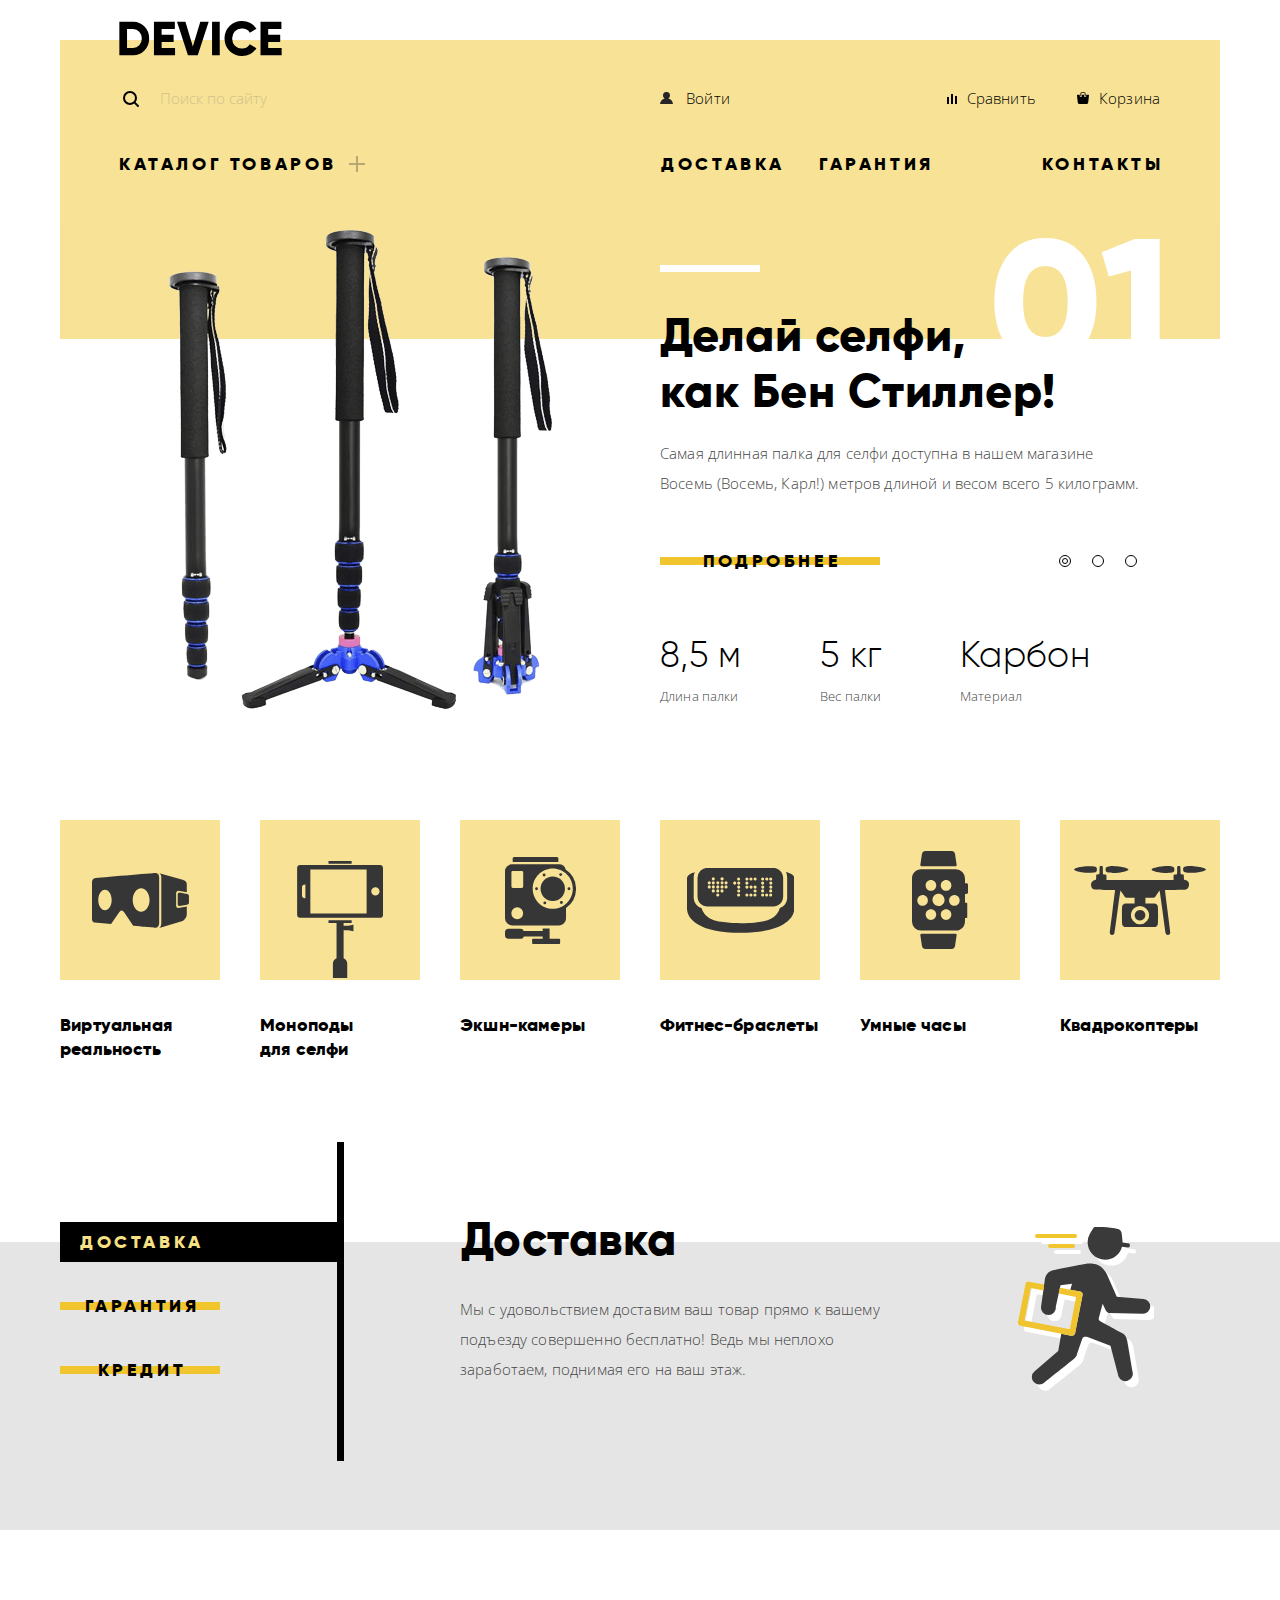
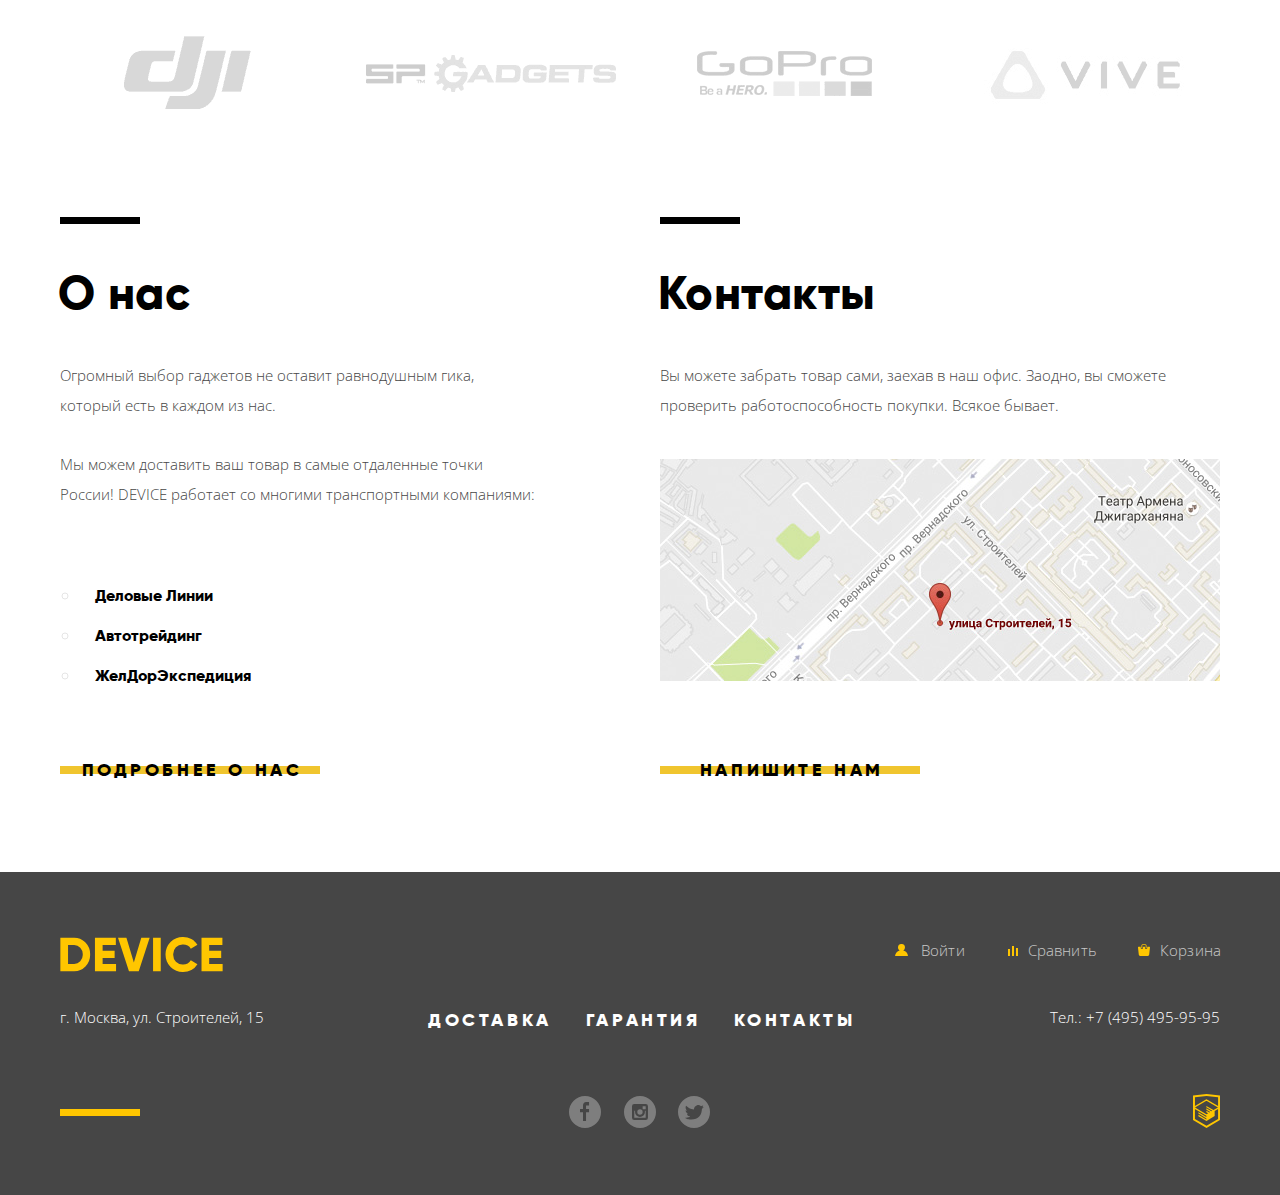
==== commit 30a9eeb1: "исправил" ====
--- a/index.html
+++ b/index.html
@@ -61,7 +61,7 @@
     <main>
       <h1 class="visually-hidden">Магазин Девайс</h1>
 
-      <section class="slides-wrapper container">
+      <section class="slider container">
         <h2 class="visually-hidden">Промо-предложения</h2>
         <input class="visually-hidden slide-1-toggle" id="slide-1" type="radio" name="slides-toggle" checked>
         <input class="visually-hidden slide-2-toggle" id="slide-2" type="radio" name="slides-toggle">
@@ -172,12 +172,12 @@
       <section class="sections container">
         <h2 class="visually-hidden">Список разделов</h2>
         <ul class="section-list text-font bullet-remove">
-          <li class="section-item item-1"><a href="#nowhere">Виртуальная реальность</a></li>
-          <li class="section-item item-2"><a href="#nowhere">Моноподы для селфи</a></li>
-          <li class="section-item item-3"><a href="#nowhere"><span class="nowrap">Экшн-камеры</span></a></li>
-          <li class="section-item item-4"><a href="#nowhere"><span class="nowrap">Фитнес-браслеты</span></a></li>
-          <li class="section-item item-5"><a href="#nowhere">Умные часы</a></li>
-          <li class="section-item item-6"><a href="#nowhere">Квадрокоптеры</a></li>
+          <li class="section-item section-item-1"><a href="#nowhere">Виртуальная реальность</a></li>
+          <li class="section-item section-item-2"><a href="#nowhere">Моноподы для селфи</a></li>
+          <li class="section-item section-item-3"><a href="#nowhere">Экшн-камеры</a></li>
+          <li class="section-item section-item-4"><a href="#nowhere">Фитнес-браслеты</a></li>
+          <li class="section-item section-item-5"><a href="#nowhere">Умные часы</a></li>
+          <li class="section-item section-item-6"><a href="#nowhere">Квадрокоптеры</a></li>
         </ul>
       </section>
 
@@ -295,22 +295,22 @@
           <ul class="footer-user-navigation bullet-remove">
             <li>
               <a class="footer-user-navigation-link footer-user-link" href="#nowhere">
-                <svg class="footer-nav-elem" xmlns="http://www.w3.org/2000/svg" width="13" height="12" fill="#272525">
+                <svg class="footer-nav-elem pointer-events-none" xmlns="http://www.w3.org/2000/svg" width="13" height="12" fill="#272525">
                   <path d="M.03 12h12.94A6.22 6.22 0 0 0 8.3 6.46a3.47 3.47 0 0 0 1.68-2.98 3.48 3.48 0 0 0-6.97 0c0 1.27.68 2.37 1.7 2.98C2.1 7.16.18 9.36.02 12z"/>
                 </svg>
-                <span class="footer-navigation">Войти</span>
+                <span class="footer-navigation pointer-events-none">Войти</span>
               </a>
             </li>
             <li>
               <a class="footer-user-navigation-link footer-compare-link" href="#nowhere">
-                <svg class="footer-nav-elem" xmlns="http://www.w3.org/2000/svg" width="10" height="10" viewbox="0 0 10 10" fill=""><path d="M8 2h1.984v8H8zM0 3h1.984v7H0zM4 0h2v10H4z"/></svg>
-                <span class="footer-navigation">Сравнить</span>
+                <svg class="footer-nav-elem pointer-events-none" xmlns="http://www.w3.org/2000/svg" width="10" height="10" viewbox="0 0 10 10" fill=""><path d="M8 2h1.984v8H8zM0 3h1.984v7H0zM4 0h2v10H4z"/></svg>
+                <span class="footer-navigation pointer-events-none">Сравнить</span>
               </a>
             </li>
             <li>
               <a class="footer-user-navigation-link footer-cart-link" href="#nowhere">
-                <svg class="footer-nav-elem" xmlns="http://www.w3.org/2000/svg" width="12" height="12" viewbox="0 0 12 12" fill=""><path d="M11.864 3.017a.429.429 0 0 0-.327-.154H9.225V4.09c0 .563-.484 1.022-1.08 1.022-.594 0-1.078-.458-1.078-1.022V2.863H4.909V4.09c0 .563-.485 1.022-1.08 1.022-.595 0-1.078-.458-1.078-1.022V2.863H.438a.43.43 0 0 0-.327.154.472.472 0 0 0-.108.358l.776 7.134c.015.806.642 1.455 1.411 1.455h7.595c.77 0 1.396-.649 1.411-1.455l.776-7.134a.476.476 0 0 0-.108-.358z"/><path d="M3.829 4.499c.239 0 .433-.184.433-.409V1.84c0-.632.672-1.022 1.295-1.022h1.079c.655 0 1.078.401 1.078 1.022v2.25c0 .225.194.409.431.409.239 0 .433-.184.433-.409V1.84C8.577.773 7.761 0 6.636 0H5.557c-1.19 0-2.159.826-2.159 1.84v2.25c0 .225.194.409.431.409z"/></svg>
-                <span class="footer-navigation">Корзина</span>
+                <svg class="footer-nav-elem pointer-events-none" xmlns="http://www.w3.org/2000/svg" width="12" height="12" viewbox="0 0 12 12" fill=""><path d="M11.864 3.017a.429.429 0 0 0-.327-.154H9.225V4.09c0 .563-.484 1.022-1.08 1.022-.594 0-1.078-.458-1.078-1.022V2.863H4.909V4.09c0 .563-.485 1.022-1.08 1.022-.595 0-1.078-.458-1.078-1.022V2.863H.438a.43.43 0 0 0-.327.154.472.472 0 0 0-.108.358l.776 7.134c.015.806.642 1.455 1.411 1.455h7.595c.77 0 1.396-.649 1.411-1.455l.776-7.134a.476.476 0 0 0-.108-.358z"/><path d="M3.829 4.499c.239 0 .433-.184.433-.409V1.84c0-.632.672-1.022 1.295-1.022h1.079c.655 0 1.078.401 1.078 1.022v2.25c0 .225.194.409.431.409.239 0 .433-.184.433-.409V1.84C8.577.773 7.761 0 6.636 0H5.557c-1.19 0-2.159.826-2.159 1.84v2.25c0 .225.194.409.431.409z"/></svg>
+                <span class="footer-navigation pointer-events-none">Корзина</span>
               </a>
             </li>
           </ul>
@@ -331,7 +331,7 @@
             <li><a class="link-opacity social social-tw" href="#nowhere"><span class="visually-hidden">Твиттер</span></a></li>
           </ul>
           <a class="logo-html nav-elem" href="https://htmlacademy.ru/intensive/htmlcss">
-            <img src="img/logo-html.svg" alt="Логотип htmlacademy" width="27" height="35">
+            <img class="pointer-events-none" src="img/logo-html.svg" alt="Логотип htmlacademy" width="27" height="35">
           </a>
         </div>
       </div>
--- a/css/style.css
+++ b/css/style.css
@@ -51,10 +51,6 @@
   box-sizing: border-box;
   width: 1160px;
   margin: 0 auto;
-}
-
-.nowrap {
-  white-space: nowrap;
 }
 
 .button {
@@ -87,12 +83,12 @@
   bottom: 16px;
   left: -2px;
   z-index: -1;
-
-  width: 100%;
+  right: 2px;
 
   background: #f0c52e;
-
-  transition: top 0.2s, bottom 0.2s, width 0.2s;
+  transition-duration: 0.2s;
+  transition-property: top, bottom;
+  transition-timing-function: ease-in-out;
 }
 
 .button:hover::before,
@@ -155,6 +151,8 @@
 }
 
 .search-wrapper::before {
+  display: flex;
+
   content: "";
   position: absolute;
   top: 50%;
@@ -168,14 +166,12 @@
 }
 
 .search-button {
-  display: inline-block;
   box-sizing: border-box;
   width: 85px;
   height: 49px;
   padding: 0;
 
   font: inherit;
-  vertical-align: top;
 
   background: none;
   border: solid 2px;
@@ -218,28 +214,30 @@
   padding: 0;
 }
 
-.user-navigation-elem {
-  position: relative;
+.user-navigation-elem,
+.footer-user-navigation-link {
+  display: flex;
+  align-items: baseline;
 }
 
 .user-navigation-elem::before {
   content: "";
-  position: absolute;
-  top: 50%;
-  left: 0;
 
   background-repeat: no-repeat;
 }
 
 .user-link {
   margin-right: 19px;
-  padding-left: 27px;
+}
+
+.user-link::before,
+.footer-user-link .footer-nav-elem {
+  margin-right: 13px;
 }
 
 .user-link::before {
   width: 13px;
   height: 12px;
-  margin-top: -6px;
 
   background: url("../img/user.svg");
 }
@@ -252,27 +250,27 @@
   padding: 0;
 }
 
-.compare-link {
-  padding-left: 20px;
+.compare-link::before,
+.footer-compare-link .footer-nav-elem,
+.cart-link::before,
+.footer-cart-link .footer-nav-elem {
+  margin-right: 10px;
 }
 
 .compare-link::before {
   width: 10px;
   height: 10px;
-  margin-top: -4px;
 
   background: url("../img/compare.svg");
 }
 
 .cart-link {
   margin-left: 41px;
-  padding-left: 22px;
 }
 
 .cart-link::before {
   width: 12px;
   height: 12px;
-  margin-top: -6px;
 
   background: url("../img/cart.svg");
 }
@@ -290,6 +288,7 @@
 
 .catalog-wrapper {
   position: relative;
+  z-index: 2;
 
   margin-right: auto;
   margin-left: -1px;
@@ -342,7 +341,6 @@
 .nav-popup {
   position: absolute;
   left: -59px;
-  z-index: 11;
 
   display: none;
   box-sizing: border-box;
@@ -374,7 +372,7 @@
   opacity: 0.6;
 }
 
-.nav-elem * {
+.pointer-events-none {
   pointer-events: none;
 }
 
@@ -386,19 +384,23 @@
   letter-spacing: 0.15px;
 }
 
-.slides-wrapper {
+.slider {
   position: relative;
 
   margin-bottom: 99px;
 }
 
 .slides {
+  counter-reset: item;
   margin: 0;
   padding: 0;
 }
 
 .slide {
-  display: none;
+  position: relative;
+  display: flex;
+  height: 0;
+  overflow: hidden;
 
   background: linear-gradient(rgba(240, 197, 46, 0.5) 113px, transparent 113px);
 }
@@ -413,7 +415,7 @@
 
 .slide-info {
   position: relative;
-  z-index: 11;
+  z-index: 1;
 
   width: 510px;
   margin-right: 50px;
@@ -432,10 +434,12 @@
 }
 
 .slide-info::after {
-  position: absolute;
+  counter-increment: item;
+  content: "0" counter(item);
+  position: absolute;
+  z-index: -1;
   top: -13px;
   right: -4px;
-  z-index: -1;
 
   font-weight: 800;
   font-size: 179px;
@@ -445,18 +449,6 @@
   letter-spacing: 1.79px;
 }
 
-.slide-1-info::after {
-  content: "01";
-}
-
-.slide-2-info::after {
-  content: "02";
-}
-
-.slide-3-info::after {
-  content: "03";
-}
-
 .slides b {
   display: block;
   margin-bottom: 19px;
@@ -490,17 +482,17 @@
   display: flex;
 }
 
+.product-feature {
+  width: 135px;
+  padding-right: 5px;
+}
+
 .product-feature:first-child {
   width: 156px;
   padding-right: 4px;
 }
 
-.product-feature {
-  width: 135px;
-  padding-right: 5px;
-}
-
-.product-features dt {
+.product-feature dt {
   margin-bottom: 7px;
 
   font-size: 36px;
@@ -510,7 +502,7 @@
   letter-spacing: 0.36px;
 }
 
-.product-features dd {
+.product-feature dd {
   margin: 0;
 
   font-size: 13px;
@@ -522,7 +514,7 @@
   position: absolute;
   top: 329px;
   right: 62px;
-  z-index: 100;
+  z-index: 2;
 
   display: flex;
 }
@@ -556,11 +548,10 @@
   border-radius: 50%;
 }
 
-
 .slide-1-toggle:checked ~ .slides .slide-1,
 .slide-2-toggle:checked ~ .slides .slide-2,
 .slide-3-toggle:checked ~ .slides .slide-3 {
-  display: flex;
+  height: auto;
 }
 
 .text-font {
@@ -585,13 +576,17 @@
 
 .section-item {
   width: 160px;
+  box-sizing: border-box;
+}
+
+.section-item-2 {
+  padding-right: 40px;
 }
 
 .section-item a {
   position: relative;
 
   display: block;
-  width: 125px;
 }
 
 .section-item a::before,
@@ -619,28 +614,28 @@
   background-position: 50%;
 }
 
-.item-1 a::after {
+.section-item-1 a::after {
   background-image: url("../img/popular-1.svg");
 }
 
-.item-2 a::after {
+.section-item-2 a::after {
   background-image: url("../img/popular-2.svg");
   background-position-y: 95%;
 }
 
-.item-3 a::after {
+.section-item-3 a::after {
   background-image: url("../img/popular-3.svg");
 }
 
-.item-4 a::after {
+.section-item-4 a::after {
   background-image: url("../img/popular-4.svg");
 }
 
-.item-5 a::after {
+.section-item-5 a::after {
   background-image: url("../img/popular-5.svg");
 }
 
-.item-6 a::after {
+.section-item-6 a::after {
   background-image: url("../img/popular-6.svg");
 }
 
@@ -692,9 +687,13 @@
   background: #000000;
 }
 
-.service-slider-controls .button {
+.service-slider-control {
   width: 160px;
   margin-bottom: 24px;
+}
+
+.service-slider-control::before {
+  transition-property: top, right, bottom;
 }
 
 .service-slide-1-toggle:checked ~ .service-slider-controls .service-slider-control-1,
@@ -710,8 +709,8 @@
 .service-slider-control:active::before {
   top: 0;
   bottom: 0;
-
-  width: 277px;
+  width: unset;
+  right: -117px;
 
   background: #000000;
 }
@@ -1053,20 +1052,8 @@
   margin-left: 20px;
 }
 
-.footer-user-link span {
-  padding-left: 9px;
-}
-
 .footer-compare-link {
   margin: 0 41px 0 43px;
-}
-
-.footer-compare-link span {
-  padding-left: 6px;
-}
-
-.footer-cart-link span {
-  padding-left: 6px;
 }
 
 .site-navigation-row {
@@ -1148,18 +1135,6 @@
 .footer-user-navigation-link:hover .footer-navigation,
 .footer-user-navigation-link:focus .footer-navigation {
   opacity: 1;
-}
-
-.footer-user-navigation-link {
-  display: block;
-}
-
-.footer-user-navigation-link * {
-  display: inline-block;
-
-  vertical-align: baseline;
-
-  pointer-events: none;
 }
 
 .footer-user-navigation-link:active {
@@ -1326,6 +1301,7 @@
 
   width: 20px;
   height: 20px;
+  border: none;
 
   background: #ffffff;
   border-radius: 50%;
@@ -1342,7 +1318,6 @@
   position: absolute;
   top: 8px;
   left: 8px;
-  z-index: 11;
 
   width: 4px;
   height: 4px;
@@ -1382,10 +1357,6 @@
   padding: 0 0 0 38px;
 }
 
-.filter-list input {
-  display: none;
-}
-
 .custom-switch {
   cursor: pointer;
 }
@@ -1399,18 +1370,15 @@
   background-repeat: no-repeat;
 }
 
-.switch:not(:checked) + .checkbox::before {
-  width: 23px;
-  height: 23px;
-
-  background: url("../img/checkbox-off.svg");
-}
-
-.switch:checked + .checkbox::before {
+.checkbox::before {
   width: 27px;
   height: 23px;
-
-  background: url("../img/checkbox-on.svg");
+  background-repeat: no-repeat;
+  background-image: url("../img/checkbox-off.svg");
+}
+
+.switch:checked + .checkbox::before {
+  background-image: url("../img/checkbox-on.svg");
 }
 
 .radio::before {
@@ -1441,14 +1409,15 @@
   margin: 2px 0;
 }
 
-.switch:not([disabled]) + .custom-switch:hover::before,
+.switch:enabled + .custom-switch:hover::before,
 .custom-switch:focus::before,
-.switch:not([disabled]) + .custom-switch:hover::after,
+.switch:enabled + .custom-switch:hover::after,
 .custom-switch:focus::after {
   opacity: 0.6;
 }
 
-.switch[disabled] + label {
+.switch:disabled + label {
+  cursor: default;
   opacity: 0.25;
 }
 
@@ -1530,6 +1499,8 @@
 
 .sort-order-by {
   position: relative;
+
+  display: block;
 }
 
 .sort-order-by::before {
@@ -1598,35 +1569,27 @@
   margin: 11px 0 35px;
 }
 
-.new::before {
-  content: "NEW";
-  position: absolute;
-  top: 48px;
-  right: 39px;
-  z-index: 11;
-
-  font-style: normal;
+.new::after {
+  content: "New";
+  position: absolute;
+  text-transform: uppercase;
+  top: 28px;
+  right: 27px;
+
+  display: flex;
+  justify-content: center;
+  align-items: center;
+  box-sizing: border-box;
+  width: 60px;
+  height: 61px;
+  padding: 2px 0 0 2px;
+
   font-weight: 800;
   font-size: 14px;
   line-height: 24px;
   font-family: "Gilroy", "Arial", sans-serif;
-  text-align: center;
   color: #000000;
-  font-stretch: normal;
   letter-spacing: 0.7px;
-
-  opacity: 0.2;
-}
-
-.new::after {
-  content: "";
-  position: absolute;
-  top: 28px;
-  right: 27px;
-
-  box-sizing: border-box;
-  width: 60px;
-  height: 61px;
 
   border: solid 2px #000000;
   border-radius: 50%;
@@ -1634,8 +1597,13 @@
 }
 
 .product h3 {
+  box-sizing: border-box;
   width: 260px;
   margin: 0;
+}
+
+.product-2 h3 {
+  padding-right: 30px;
 }
 
 .product p {
@@ -1662,7 +1630,6 @@
   position: absolute;
   top: 0;
   left: 0;
-  z-index: 22;
 
   width: 360px;
   height: 380px;
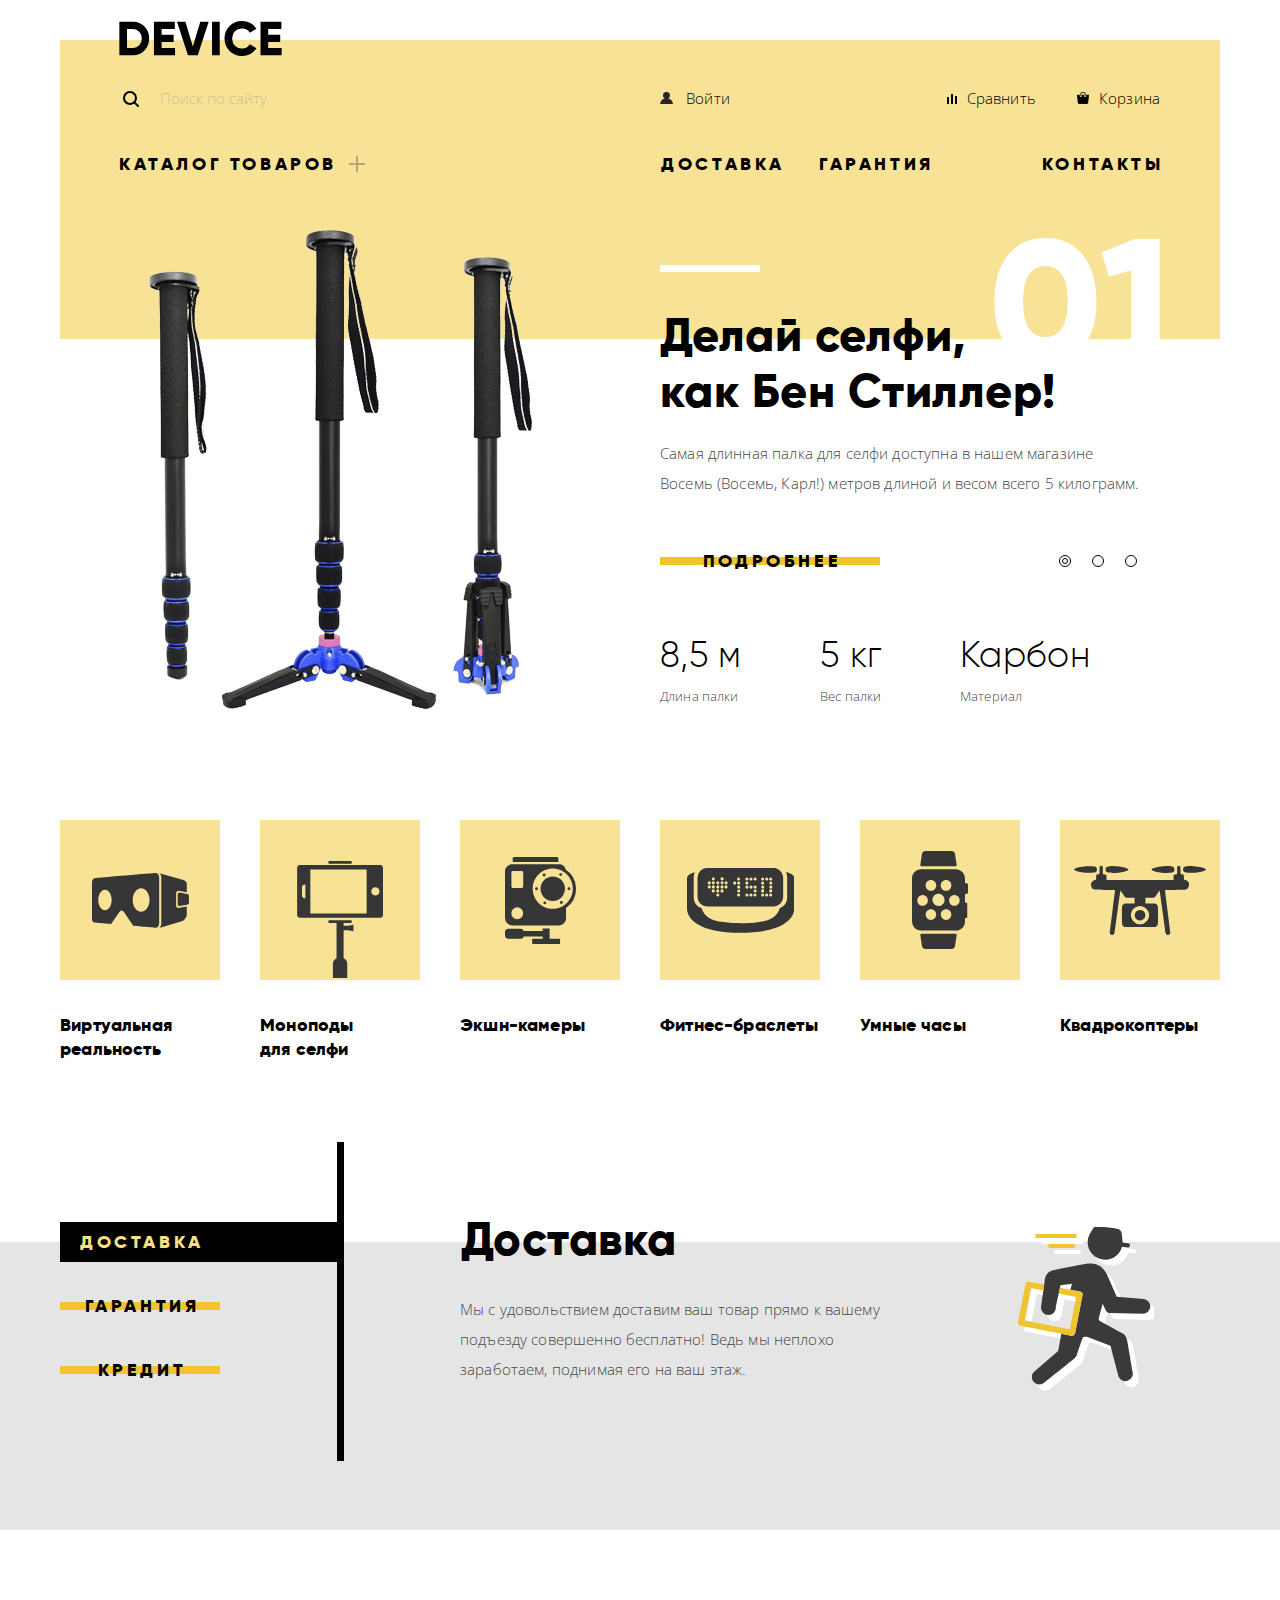
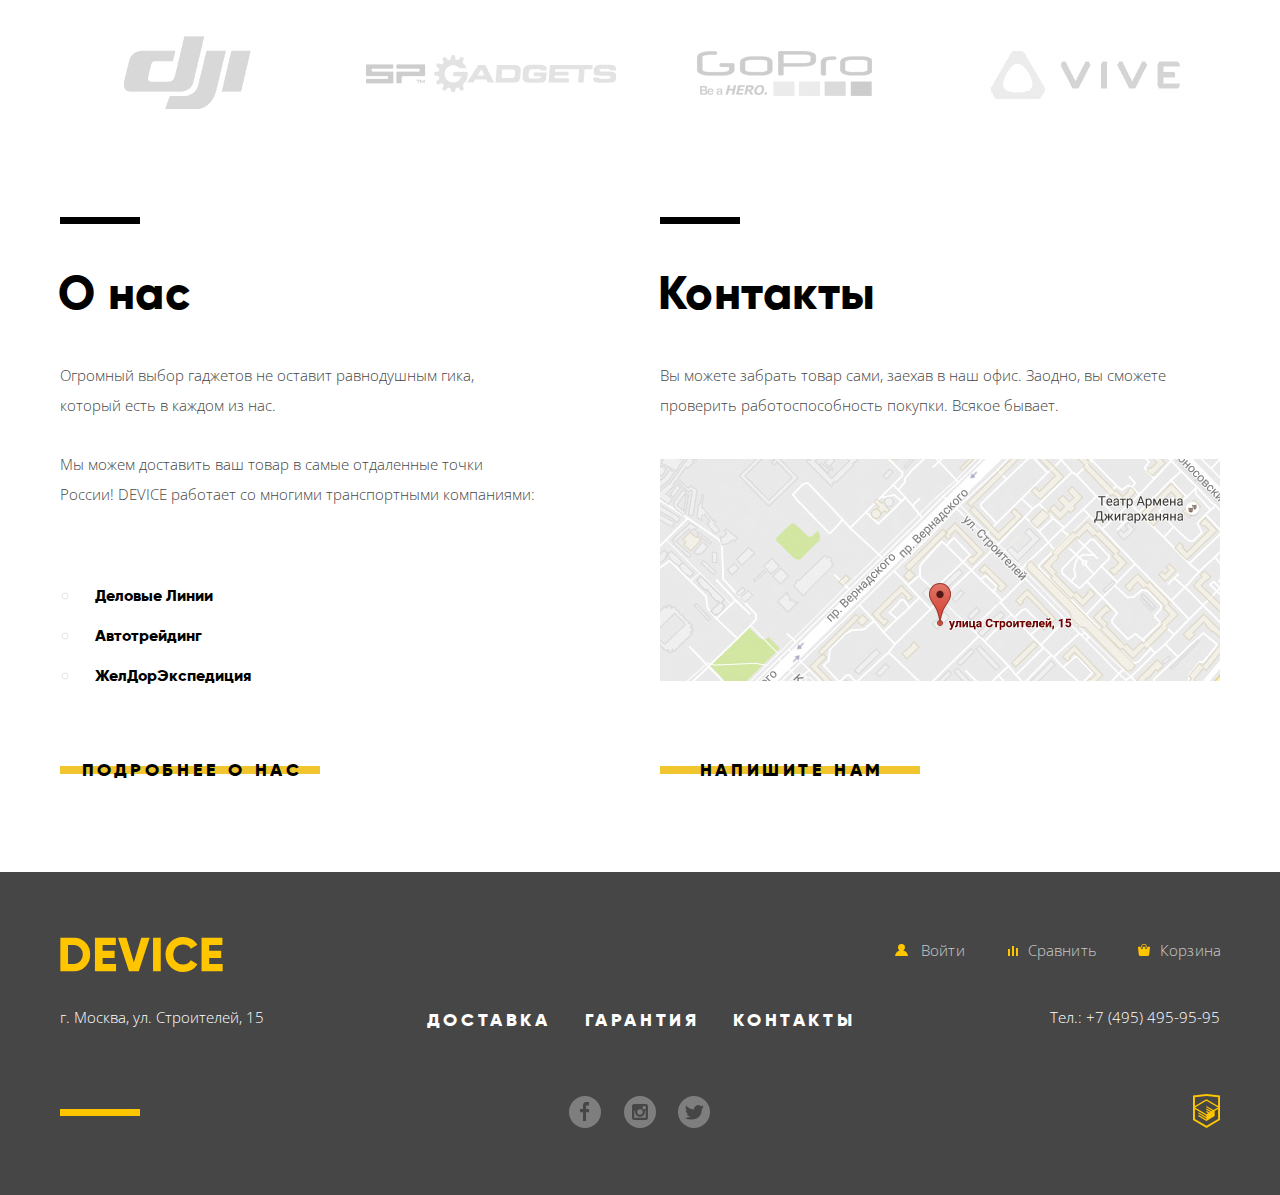
==== commit 3dea278d: "qwe" ====
--- a/index.html
+++ b/index.html
@@ -261,13 +261,13 @@
             </a>
           </p>
           <a class="button" href="#nowhere">Напишите нам</a>
-          <div class="map-popup">
+          <div class="modal map-popup">
             <div>
               <img class="modal-shadow" src="img/map-big.jpg" alt="Офис компании по адресу ул. Строителей, 15" width="960" height="559">
             </div>
             <button class="close-button" type="button" name="close-map"><span class="visually-hidden">Закрыть</span></button>
           </div>
-          <form class="write-us modal-shadow" action="https://echo.htmlacademy.ru" method="POST">
+          <form class="modal write-us modal-shadow" action="https://echo.htmlacademy.ru" method="POST">
             <div class="write-us-input-wrapper">
               <label class="text-font write-us-label" for="name">Ваше имя:</label>
               <input class="text write-us-input" type="text" name="name" id="name" placeholder="Имя Фамилия">
@@ -295,22 +295,22 @@
           <ul class="footer-user-navigation bullet-remove">
             <li>
               <a class="footer-user-navigation-link footer-user-link" href="#nowhere">
-                <svg class="footer-nav-elem pointer-events-none" xmlns="http://www.w3.org/2000/svg" width="13" height="12" fill="#272525">
+                <svg class="footer-nav-elem" xmlns="http://www.w3.org/2000/svg" width="13" height="12" fill="#272525">
                   <path d="M.03 12h12.94A6.22 6.22 0 0 0 8.3 6.46a3.47 3.47 0 0 0 1.68-2.98 3.48 3.48 0 0 0-6.97 0c0 1.27.68 2.37 1.7 2.98C2.1 7.16.18 9.36.02 12z"/>
                 </svg>
-                <span class="footer-navigation pointer-events-none">Войти</span>
+                <span class="footer-navigation">Войти</span>
               </a>
             </li>
             <li>
               <a class="footer-user-navigation-link footer-compare-link" href="#nowhere">
-                <svg class="footer-nav-elem pointer-events-none" xmlns="http://www.w3.org/2000/svg" width="10" height="10" viewbox="0 0 10 10" fill=""><path d="M8 2h1.984v8H8zM0 3h1.984v7H0zM4 0h2v10H4z"/></svg>
-                <span class="footer-navigation pointer-events-none">Сравнить</span>
+                <svg class="footer-nav-elem" xmlns="http://www.w3.org/2000/svg" width="10" height="10" viewbox="0 0 10 10" fill=""><path d="M8 2h1.984v8H8zM0 3h1.984v7H0zM4 0h2v10H4z"/></svg>
+                <span class="footer-navigation">Сравнить</span>
               </a>
             </li>
             <li>
               <a class="footer-user-navigation-link footer-cart-link" href="#nowhere">
-                <svg class="footer-nav-elem pointer-events-none" xmlns="http://www.w3.org/2000/svg" width="12" height="12" viewbox="0 0 12 12" fill=""><path d="M11.864 3.017a.429.429 0 0 0-.327-.154H9.225V4.09c0 .563-.484 1.022-1.08 1.022-.594 0-1.078-.458-1.078-1.022V2.863H4.909V4.09c0 .563-.485 1.022-1.08 1.022-.595 0-1.078-.458-1.078-1.022V2.863H.438a.43.43 0 0 0-.327.154.472.472 0 0 0-.108.358l.776 7.134c.015.806.642 1.455 1.411 1.455h7.595c.77 0 1.396-.649 1.411-1.455l.776-7.134a.476.476 0 0 0-.108-.358z"/><path d="M3.829 4.499c.239 0 .433-.184.433-.409V1.84c0-.632.672-1.022 1.295-1.022h1.079c.655 0 1.078.401 1.078 1.022v2.25c0 .225.194.409.431.409.239 0 .433-.184.433-.409V1.84C8.577.773 7.761 0 6.636 0H5.557c-1.19 0-2.159.826-2.159 1.84v2.25c0 .225.194.409.431.409z"/></svg>
-                <span class="footer-navigation pointer-events-none">Корзина</span>
+                <svg class="footer-nav-elem" xmlns="http://www.w3.org/2000/svg" width="12" height="12" viewbox="0 0 12 12" fill=""><path d="M11.864 3.017a.429.429 0 0 0-.327-.154H9.225V4.09c0 .563-.484 1.022-1.08 1.022-.594 0-1.078-.458-1.078-1.022V2.863H4.909V4.09c0 .563-.485 1.022-1.08 1.022-.595 0-1.078-.458-1.078-1.022V2.863H.438a.43.43 0 0 0-.327.154.472.472 0 0 0-.108.358l.776 7.134c.015.806.642 1.455 1.411 1.455h7.595c.77 0 1.396-.649 1.411-1.455l.776-7.134a.476.476 0 0 0-.108-.358z"/><path d="M3.829 4.499c.239 0 .433-.184.433-.409V1.84c0-.632.672-1.022 1.295-1.022h1.079c.655 0 1.078.401 1.078 1.022v2.25c0 .225.194.409.431.409.239 0 .433-.184.433-.409V1.84C8.577.773 7.761 0 6.636 0H5.557c-1.19 0-2.159.826-2.159 1.84v2.25c0 .225.194.409.431.409z"/></svg>
+                <span class="footer-navigation">Корзина</span>
               </a>
             </li>
           </ul>
@@ -318,9 +318,9 @@
         <div class="footer-navigations-wrapper site-navigation-row">
           <p class="addres">г. Москва, ул. Строителей, 15</p>
           <ul class="site-navigation bullet-remove">
-            <li><a class="nav-elem site-nav footer-delivery" href="#nowhere">Доставка</a></li>
-            <li><a class="nav-elem site-nav footer-guarantee" href="#nowhere">Гарантия</a></li>
-            <li><a class="nav-elem site-nav footer-contacts" href="#nowhere">Контакты</a></li>
+            <li class="site-nav-wrapper"><a class="nav-elem site-nav footer-delivery" href="#nowhere">Доставка</a></li>
+            <li class="site-nav-wrapper"><a class="nav-elem site-nav footer-guarantee" href="#nowhere">Гарантия</a></li>
+            <li class="site-nav-wrapper"><a class="nav-elem site-nav footer-contacts" href="#nowhere">Контакты</a></li>
           </ul>
           <p class="tel"><a href="tel:+74954959595">Тел.: +7 (495) 495-95-95</a></p>
         </div>
@@ -331,7 +331,7 @@
             <li><a class="link-opacity social social-tw" href="#nowhere"><span class="visually-hidden">Твиттер</span></a></li>
           </ul>
           <a class="logo-html nav-elem" href="https://htmlacademy.ru/intensive/htmlcss">
-            <img class="pointer-events-none" src="img/logo-html.svg" alt="Логотип htmlacademy" width="27" height="35">
+            <img src="img/logo-html.svg" alt="Логотип htmlacademy" width="27" height="35">
           </a>
         </div>
       </div>
--- a/css/style.css
+++ b/css/style.css
@@ -80,15 +80,16 @@
   content: "";
   position: absolute;
   top: 16px;
+  right: 2px;
   bottom: 16px;
   left: -2px;
   z-index: -1;
-  right: 2px;
 
   background: #f0c52e;
+
+  transition-timing-function: ease-in-out;
   transition-duration: 0.2s;
   transition-property: top, bottom;
-  transition-timing-function: ease-in-out;
 }
 
 .button:hover::before,
@@ -151,13 +152,12 @@
 }
 
 .search-wrapper::before {
-  display: flex;
-
   content: "";
   position: absolute;
   top: 50%;
   left: 3px;
 
+  display: flex;
   width: 16px;
   height: 16px;
   margin-top: -7px;
@@ -251,21 +251,24 @@
 }
 
 .compare-link::before,
-.footer-compare-link .footer-nav-elem,
+.footer-compare-link .footer-nav-elem {
+  margin-right: 10px;
+}
+
+.compare-link::before {
+  width: 10px;
+  height: 10px;
+
+  background: url("../img/compare.svg");
+}
+
+.cart-link {
+  margin-left: 41px;
+}
+
 .cart-link::before,
 .footer-cart-link .footer-nav-elem {
   margin-right: 10px;
-}
-
-.compare-link::before {
-  width: 10px;
-  height: 10px;
-
-  background: url("../img/compare.svg");
-}
-
-.cart-link {
-  margin-left: 41px;
 }
 
 .cart-link::before {
@@ -372,10 +375,6 @@
   opacity: 0.6;
 }
 
-.pointer-events-none {
-  pointer-events: none;
-}
-
 .nav-elem:active {
   opacity: 0.3;
 }
@@ -391,13 +390,15 @@
 }
 
 .slides {
+  margin: 0;
+  padding: 0;
+
   counter-reset: item;
-  margin: 0;
-  padding: 0;
 }
 
 .slide {
   position: relative;
+
   display: flex;
   height: 0;
   overflow: hidden;
@@ -407,10 +408,19 @@
 
 .slide-img {
   align-self: center;
-  width: 600px;
-  margin: 0;
+  box-sizing: border-box;
+  width: 560px;
+  margin: 0 auto 0 0;
 
   text-align: center;
+}
+
+.slide-2 .slide-img {
+  padding: 15px 0 0 15px;
+}
+
+.slide-3 .slide-img {
+  padding: 0 0 20px 30px;
 }
 
 .slide-info {
@@ -434,12 +444,11 @@
 }
 
 .slide-info::after {
-  counter-increment: item;
   content: "0" counter(item);
   position: absolute;
-  z-index: -1;
   top: -13px;
   right: -4px;
+  z-index: -1;
 
   font-weight: 800;
   font-size: 179px;
@@ -447,6 +456,8 @@
   font-family: "Gilroy", "Araial", sans-serif;
   color: #ffffff;
   letter-spacing: 1.79px;
+
+  counter-increment: item;
 }
 
 .slides b {
@@ -575,8 +586,8 @@
 }
 
 .section-item {
+  box-sizing: border-box;
   width: 160px;
-  box-sizing: border-box;
 }
 
 .section-item-2 {
@@ -708,9 +719,8 @@
 .service-slide-3-toggle:checked ~ .service-slider-controls .service-slider-control-3::before,
 .service-slider-control:active::before {
   top: 0;
+  right: -117px;
   bottom: 0;
-  width: unset;
-  right: -117px;
 
   background: #000000;
 }
@@ -933,25 +943,27 @@
   opacity: 0.3;
 }
 
+.modal {
+  z-index: 2;
+  transform: translate(-50%, -50%);
+  position: fixed;
+  top: 50%;
+  left: 50%;
+}
+
 .map-popup {
-  position: absolute;
-  left: 50%;
-
+  width: 960px;
   display: none;
-  margin-left: -480px;
 }
 
 .write-us {
-  position: absolute;
-  left: 50%;
-
   display: none;
   flex-wrap: wrap;
   justify-content: space-between;
   box-sizing: border-box;
   width: 960px;
-  margin-left: -480px;
   padding: 92px 100px 78px;
+  background: #ffffff;
 }
 
 .write-us-input,
@@ -1062,24 +1074,25 @@
 }
 
 .addres {
-  margin: 0;
-  margin-right: 166px;
+  flex-shrink: 0;
+  margin: 0 auto 0 0;
+  width: 210px;
 }
 
 .footer .site-navigation {
-  margin: 6px auto 0 -2px;
-}
-
-.footer-delivery {
+  justify-content: center;
+  margin: 6px 0 0 2px;
+}
+
+.footer .site-nav-wrapper:not(:last-child) {
   margin-right: 34px;
 }
 
-.footer-guarantee {
-  margin-right: 33px;
-}
-
 .tel {
-  margin: 0;
+  flex-shrink: 0;
+  text-align: right;
+  width: 210px;
+  margin: 0 0 0 auto;
 }
 
 .socials-row {
@@ -1301,9 +1314,9 @@
 
   width: 20px;
   height: 20px;
+
+  background: #ffffff;
   border: none;
-
-  background: #ffffff;
   border-radius: 50%;
   box-shadow: 0 2px rgba(171, 171, 171, 0.3);
   cursor: pointer;
@@ -1373,8 +1386,9 @@
 .checkbox::before {
   width: 27px;
   height: 23px;
+
+  background-image: url("../img/checkbox-off.svg");
   background-repeat: no-repeat;
-  background-image: url("../img/checkbox-off.svg");
 }
 
 .switch:checked + .checkbox::before {
@@ -1572,7 +1586,6 @@
 .new::after {
   content: "New";
   position: absolute;
-  text-transform: uppercase;
   top: 28px;
   right: 27px;
 
@@ -1589,6 +1602,7 @@
   line-height: 24px;
   font-family: "Gilroy", "Arial", sans-serif;
   color: #000000;
+  text-transform: uppercase;
   letter-spacing: 0.7px;
 
   border: solid 2px #000000;
@@ -1636,7 +1650,7 @@
 
   background: rgba(238, 238, 238, 0.7);
   opacity: 0;
-
+  z-index: 1;
   transition: opacity 0.2s;
 }
 
@@ -1647,8 +1661,6 @@
 
 .pagination-list {
   display: flex;
-  justify-content: space-between;
-  align-items: baseline;
   margin: 0;
   padding: 0;
 
@@ -1659,32 +1671,43 @@
   background-color: #ebebeb;
 }
 
-.pagination-back,
+.pagination-back-link,
+.pagination-forward-link {
+  display: block;
+
+  text-align: center;
+}
+
+.pagination-back {
+  margin-right: auto;
+}
+
+.pagination-back-link {
+  padding: 24px 38px 22px 30px;
+}
+
+.page-number {
+  margin: auto 14px;
+}
+
 .pagination-forward {
-  display: block;
-
-  text-align: center;
-}
-
-.pagination-back {
-  margin-right: 173px;
-  padding: 24px 38px 22px 30px;
-}
-
-.pagination-forward {
-  margin-left: 170px;
+  margin-left: auto;
+}
+
+.pagination-forward-link {
+  margin-left: auto;
   padding: 24px 29px 22px 30px;
 }
 
-.pagination-back:hover,
-.pagination-back:focus,
-.pagination-forward:hover,
-.pagination-forward:focus {
+.pagination-back-link:hover,
+.pagination-back-link:focus,
+.pagination-forward-link:hover,
+.pagination-forward-link:focus {
   background-color: #d9d9d9;
 }
 
-.pagination-back:active,
-.pagination-forward:active {
+.pagination-back-link:active,
+.pagination-forward-link:active {
   color: rgba(0, 0, 0, 0.3);
 }
 
